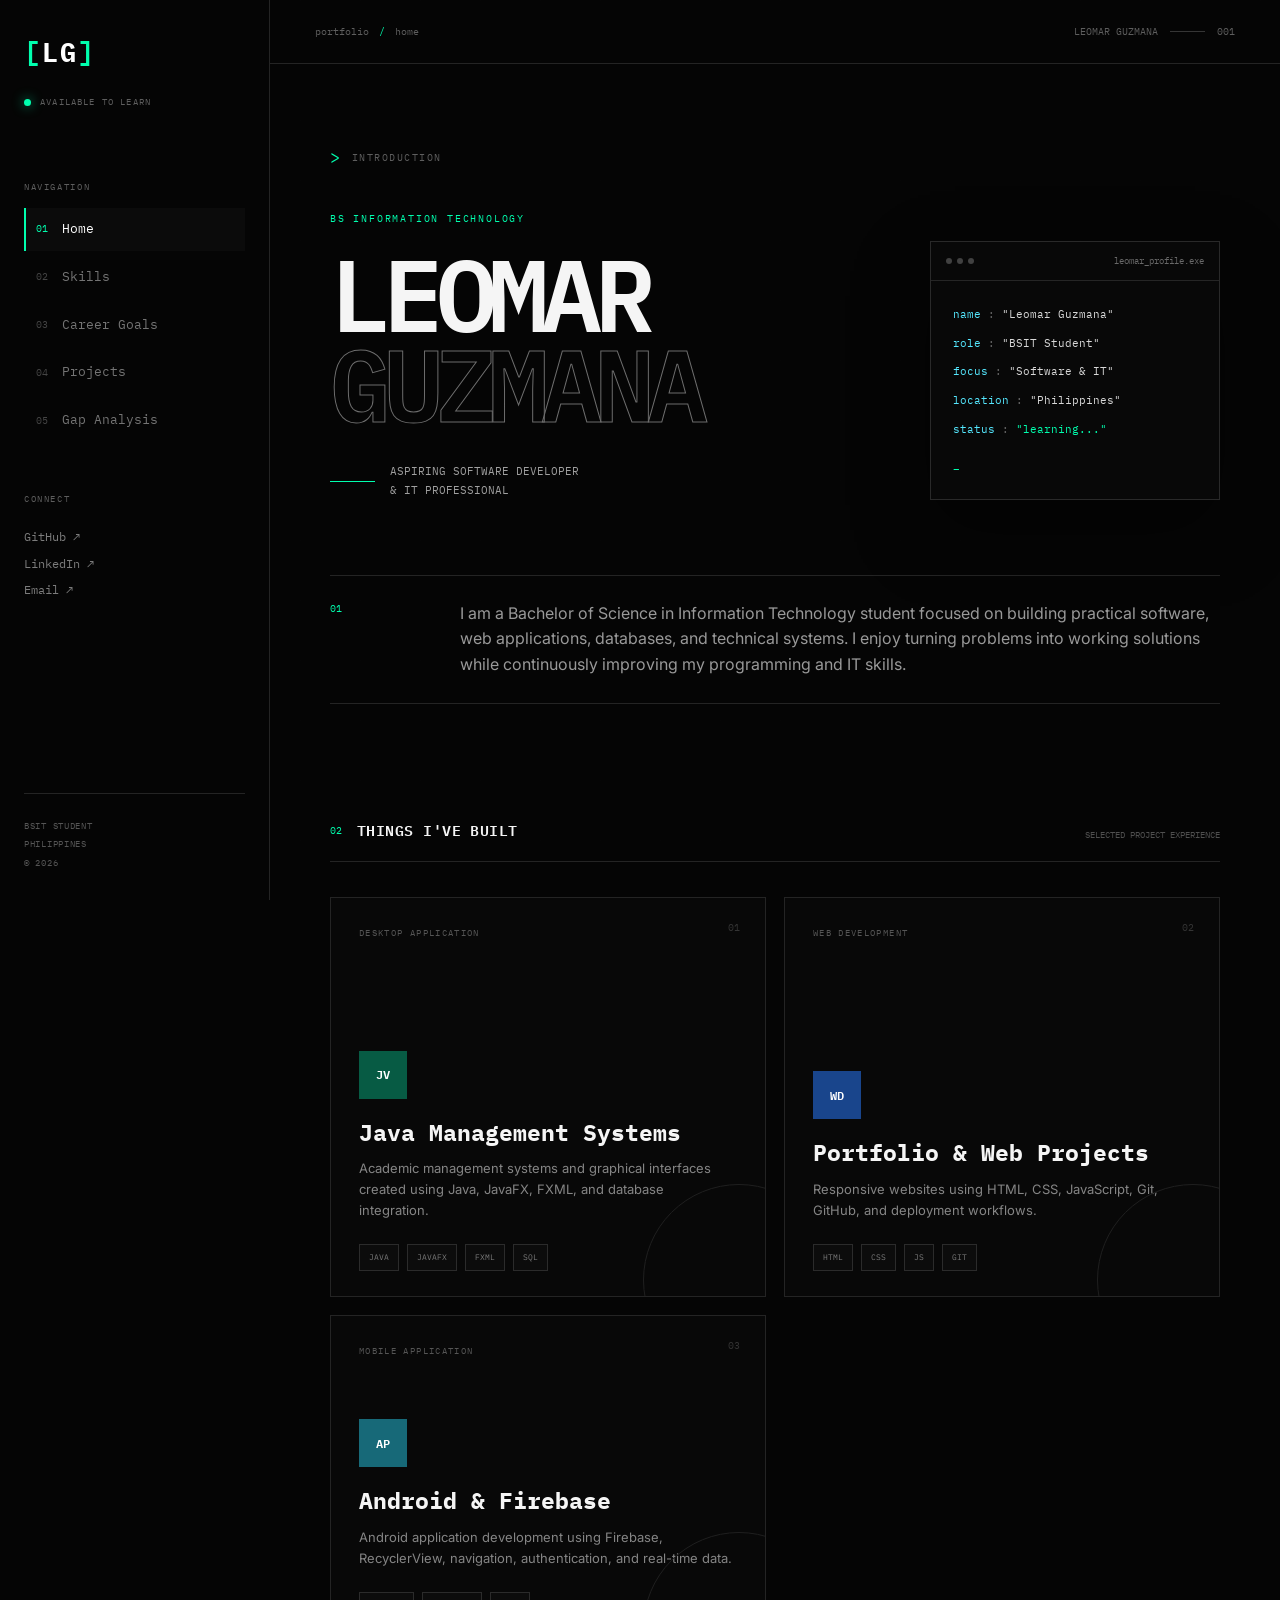
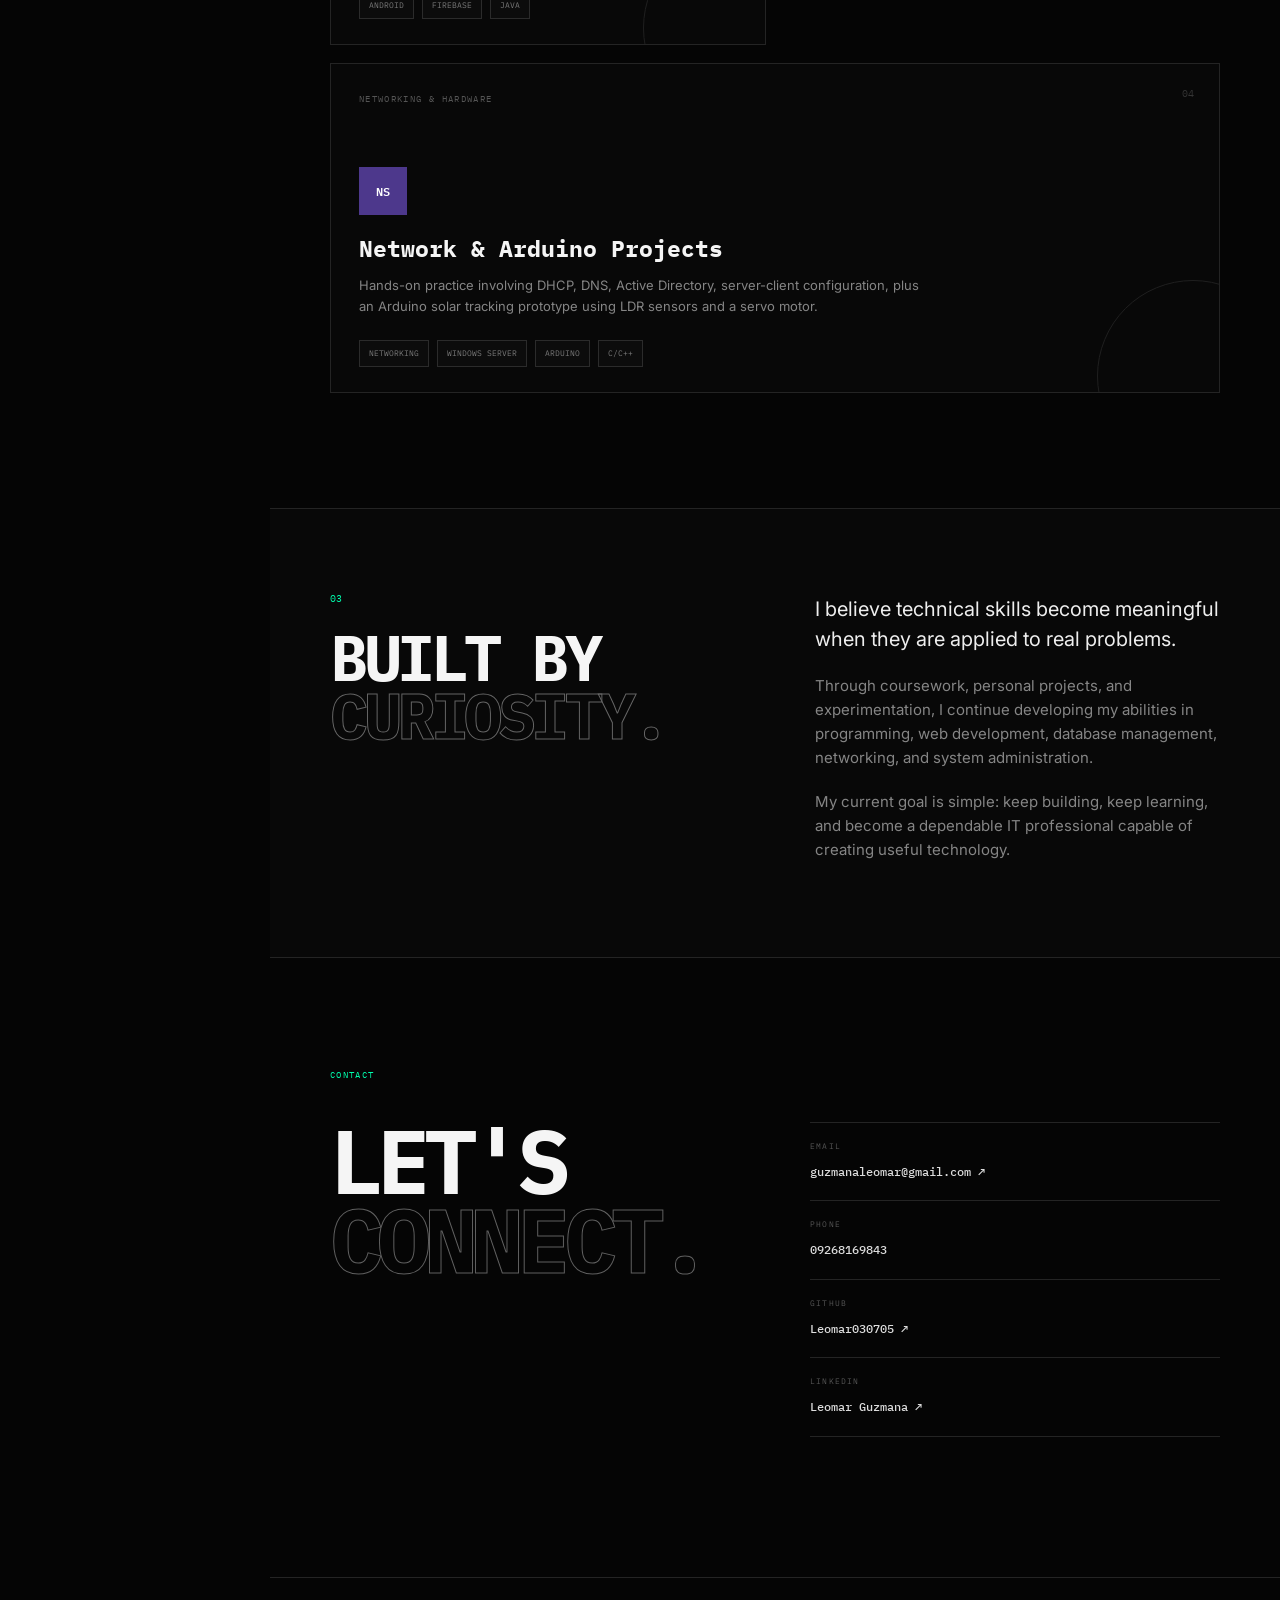
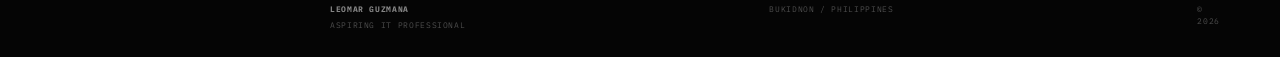
==== index.html @ 1e94764f "Update index.html" ====
<!DOCTYPE html>
<html lang="en">
<head>
    <meta charset="UTF-8">
    <meta name="viewport" content="width=device-width, initial-scale=1.0">

    <title>Leomar Guzmana | IT Portfolio</title>

    <meta
        name="description"
        content="Leomar Guzmana — BSIT student, aspiring software developer and IT professional."
    >

    <link rel="preconnect" href="https://fonts.googleapis.com">
    <link rel="preconnect" href="https://fonts.gstatic.com" crossorigin>

    <link
        href="https://fonts.googleapis.com/css2?family=IBM+Plex+Mono:wght@400;500;600;700&family=Inter:wght@400;500;600;700;800&display=swap"
        rel="stylesheet"
    >

    <link rel="stylesheet" href="css/style.css">
</head>

<body>

  
    <div class="background-grid"></div>

  
    <aside class="sidebar">

        <div class="sidebar-top">

            <a href="index.html" class="logo">
                <span class="logo-bracket">[</span>LG<span class="logo-bracket">]</span>
            </a>

            <p class="sidebar-status">
                <span class="status-dot"></span>
                AVAILABLE TO LEARN
            </p>

        </div>


        <nav class="navigation">

            <p class="nav-title">
                NAVIGATION
            </p>

            <a href="index.html" class="nav-link active">
                <span class="nav-number">01</span>
                <span>Home</span>
            </a>

            <a href="skills.html" class="nav-link">
                <span class="nav-number">02</span>
                <span>Skills</span>
            </a>

            <a href="goals.html" class="nav-link">
                <span class="nav-number">03</span>
                <span>Career Goals</span>
            </a>

            <a href="projects.hrml" class="nav-link">
                <span class="nav-number">04</span>
                <span>Projects</span>
            </a>

            <a href="gap-analysis.html" class="nav-link">
                <span class="nav-number">05</span>
                <span>Gap Analysis</span>
            </a>

        </nav>


        <div class="sidebar-social">

            <p class="nav-title">
                CONNECT
            </p>

            <a
                href="https://github.com/Leomar030705"
                target="_blank"
                rel="noopener noreferrer"
            >
                GitHub ↗
            </a>

            <a
                href="https://www.linkedin.com/in/leomar-guzmana-210b303a2"
                target="_blank"
                rel="noopener noreferrer"
            >
                LinkedIn ↗
            </a>

            <a href="mailto:guzmanaleomar@gmail.com">
                Email ↗
            </a>

        </div>


        <div class="sidebar-footer">

            <p>
                BSIT STUDENT
            </p>

            <p>
                PHILIPPINES
            </p>

            <span>
                © <span class="current-year"></span>
            </span>

        </div>

    </aside>


   
    <main class="main">

        
        <header class="top-bar">

            <div class="breadcrumb">
                <span>portfolio</span>
                <span class="slash">/</span>
                <span>home</span>
            </div>

            <div class="top-right">
                <span>LEOMAR GUZMANA</span>
                <span class="top-line"></span>
                <span>001</span>
            </div>

        </header>


    
        <section class="hero">

            <div class="hero-label">
                <span class="terminal-symbol">></span>
                <span>INTRODUCTION</span>
            </div>


            <div class="hero-main">

                <div class="hero-left">

                    <p class="hero-small">
                        BS INFORMATION TECHNOLOGY
                    </p>

                    <h1>
                        LEOMAR<br>
                        <span>GUZMANA</span>
                    </h1>

                    <div class="hero-role">
                        <span class="role-line"></span>

                        <p>
                            ASPIRING SOFTWARE DEVELOPER<br>
                            &amp; IT PROFESSIONAL
                        </p>
                    </div>

                </div>


                <div class="hero-right">

                    <div class="terminal-card">

                        <div class="terminal-header">

                            <div class="terminal-dots">
                                <span></span>
                                <span></span>
                                <span></span>
                            </div>

                            <span>
                                leomar_profile.exe
                            </span>

                        </div>


                        <div class="terminal-body">

                            <p>
                                <span class="terminal-key">name</span>
                                :
                                <span class="terminal-value">
                                    "Leomar Guzmana"
                                </span>
                            </p>

                            <p>
                                <span class="terminal-key">role</span>
                                :
                                <span class="terminal-value">
                                    "BSIT Student"
                                </span>
                            </p>

                            <p>
                                <span class="terminal-key">focus</span>
                                :
                                <span class="terminal-value">
                                    "Software &amp; IT"
                                </span>
                            </p>

                            <p>
                                <span class="terminal-key">location</span>
                                :
                                <span class="terminal-value">
                                    "Philippines"
                                </span>
                            </p>

                            <p>
                                <span class="terminal-key">status</span>
                                :
                                <span class="terminal-green">
                                    "learning..."
                                </span>
                            </p>

                            <div class="terminal-cursor">
                                _
                            </div>

                        </div>

                    </div>

                </div>

            </div>


            <div class="hero-introduction">

                <div class="intro-number">
                    01
                </div>

                <p>
                    I am a Bachelor of Science in Information Technology student
                    focused on building practical software, web applications,
                    databases, and technical systems. I enjoy turning problems
                    into working solutions while continuously improving my
                    programming and IT skills.
                </p>

            </div>

        </section>


        
        <section class="section">

            <div class="section-heading">

                <div>
                    <span class="section-index">
                        02
                    </span>

                    <h2>
                        THINGS I'VE BUILT
                    </h2>
                </div>

                <p>
                    SELECTED PROJECT EXPERIENCE
                </p>

            </div>


            <div class="project-bento">

                <article class="project project-large">

                    <div class="project-number">
                        01
                    </div>

                    <div class="project-type">
                        DESKTOP APPLICATION
                    </div>

                    <div class="project-content">

                        <div class="project-icon green-bg">
                            JV
                        </div>

                        <h3>
                            Java Management Systems
                        </h3>

                        <p>
                            Academic management systems and graphical interfaces
                            created using Java, JavaFX, FXML, and database
                            integration.
                        </p>

                    </div>

                    <div class="project-tags">

                        <span>JAVA</span>
                        <span>JAVAFX</span>
                        <span>FXML</span>
                        <span>SQL</span>

                    </div>

                </article>


                <article class="project">

                    <div class="project-number">
                        02
                    </div>

                    <div class="project-type">
                        WEB DEVELOPMENT
                    </div>

                    <div class="project-content">

                        <div class="project-icon blue-bg">
                            WD
                        </div>

                        <h3>
                            Portfolio &amp; Web Projects
                        </h3>

                        <p>
                            Responsive websites using HTML, CSS, JavaScript,
                            Git, GitHub, and deployment workflows.
                        </p>

                    </div>

                    <div class="project-tags">

                        <span>HTML</span>
                        <span>CSS</span>
                        <span>JS</span>
                        <span>GIT</span>

                    </div>

                </article>


                <article class="project">

                    <div class="project-number">
                        03
                    </div>

                    <div class="project-type">
                        MOBILE APPLICATION
                    </div>

                    <div class="project-content">

                        <div class="project-icon cyan-bg">
                            AP
                        </div>

                        <h3>
                            Android &amp; Firebase
                        </h3>

                        <p>
                            Android application development using Firebase,
                            RecyclerView, navigation, authentication,
                            and real-time data.
                        </p>

                    </div>

                    <div class="project-tags">

                        <span>ANDROID</span>
                        <span>FIREBASE</span>
                        <span>JAVA</span>

                    </div>

                </article>


                <article class="project project-wide">

                    <div class="project-number">
                        04
                    </div>

                    <div class="project-type">
                        NETWORKING &amp; HARDWARE
                    </div>

                    <div class="project-content">

                        <div class="project-icon purple-bg">
                            NS
                        </div>

                        <h3>
                            Network &amp; Arduino Projects
                        </h3>

                        <p>
                            Hands-on practice involving DHCP, DNS, Active
                            Directory, server-client configuration, plus an
                            Arduino solar tracking prototype using LDR sensors
                            and a servo motor.
                        </p>

                    </div>

                    <div class="project-tags">

                        <span>NETWORKING</span>
                        <span>WINDOWS SERVER</span>
                        <span>ARDUINO</span>
                        <span>C/C++</span>

                    </div>

                </article>

            </div>

        </section>


     
        <section class="about-section">

            <div class="about-left">

                <span class="section-index">
                    03
                </span>

                <h2>
                    BUILT BY<br>
                    <span>CURIOSITY.</span>
                </h2>

            </div>


            <div class="about-right">

                <p class="about-lead">
                    I believe technical skills become meaningful when they are
                    applied to real problems.
                </p>

                <p>
                    Through coursework, personal projects, and experimentation,
                    I continue developing my abilities in programming, web
                    development, database management, networking, and system
                    administration.
                </p>

                <p>
                    My current goal is simple: keep building, keep learning,
                    and become a dependable IT professional capable of creating
                    useful technology.
                </p>

            </div>

        </section>


     
        <section class="contact-section">

            <div class="contact-label">
                CONTACT
            </div>

            <div class="contact-main">

                <h2>
                    LET'S<br>
                    <span>CONNECT.</span>
                </h2>

                <div class="contact-links">

                    <a href="mailto:guzmanaleomar@gmail.com">
                        <span>EMAIL</span>
                        <strong>guzmanaleomar@gmail.com ↗</strong>
                    </a>

                    <a href="tel:09268169843">
                        <span>PHONE</span>
                        <strong>09268169843</strong>
                    </a>

                    <a
                        href="https://github.com/Leomar030705"
                        target="_blank"
                        rel="noopener noreferrer"
                    >
                        <span>GITHUB</span>
                        <strong>Leomar030705 ↗</strong>
                    </a>

                    <a
                        href="https://www.linkedin.com/in/leomar-guzmana-210b303a2"
                        target="_blank"
                        rel="noopener noreferrer"
                    >
                        <span>LINKEDIN</span>
                        <strong>Leomar Guzmana ↗</strong>
                    </a>

                </div>

            </div>

        </section>


     
        <footer class="footer">

            <div>
                <strong>LEOMAR GUZMANA</strong>
                <span>ASPIRING IT PROFESSIONAL</span>
            </div>

            <div>
                <span>BUKIDNON / PHILIPPINES</span>
            </div>

            <div>
                <span>© <span class="current-year"></span></span>
            </div>

        </footer>

    </main>


    <script src="js/script.js"></script>

</body>
</html>
---- css/style.css ----
* {
    box-sizing: border-box;
    margin: 0;
    padding: 0;
}

html {
    scroll-behavior: smooth;
    background: #050505;
}

body {
    background: #050505;
    color: #f5f5f5;
    font-family: "Inter", sans-serif;
    line-height: 1.6;
    overflow-x: hidden;
}

a {
    color: inherit;
    text-decoration: none;
}

button,
input,
textarea {
    font: inherit;
}


:root {

    --background: #050505;
    --surface: #0b0b0b;
    --surface-2: #101010;

    --border: #242424;
    --border-light: #313131;

    --white: #ffffff;
    --text: #eeeeee;
    --muted: #8c8c8c;
    --muted-2: #5e5e5e;

    --green: #00ffae;
    --cyan: #55e8ff;
    --purple: #a98bff;
    --blue: #4d8dff;

    --sidebar-width: 270px;

}


.background-grid {

    position: fixed;

    inset: 0;

    pointer-events: none;

    z-index: 0;

    opacity: 0.15;

    background-image:
        linear-gradient(
            rgba(255, 255, 255, 0.035) 1px,
            transparent 1px
        ),
        linear-gradient(
            90deg,
            rgba(255, 255, 255, 0.035) 1px,
            transparent 1px
        );

    background-size: 60px 60px;

}


.sidebar {

    position: fixed;

    left: 0;
    top: 0;
    bottom: 0;

    width: var(--sidebar-width);

    background: #050505;

    border-right: 1px solid var(--border);

    padding: 30px 24px;

    display: flex;

    flex-direction: column;

    z-index: 100;

}



.sidebar-top {

    margin-bottom: 70px;

}

.logo {

    display: inline-block;

    font-family: "IBM Plex Mono", monospace;

    font-size: 27px;

    font-weight: 700;

    letter-spacing: 2px;

    color: var(--white);

    margin-bottom: 22px;

}

.logo-bracket {

    color: var(--green);

}


.sidebar-status {

    display: flex;

    align-items: center;

    gap: 9px;

    color: var(--muted-2);

    font-family: "IBM Plex Mono", monospace;

    font-size: 9px;

    letter-spacing: 0.13em;

}


.status-dot {

    width: 7px;

    height: 7px;

    background: var(--green);

    border-radius: 50%;

    box-shadow: 0 0 12px rgba(0, 255, 174, 0.7);

}




.navigation {

    margin-bottom: 45px;

}


.nav-title {

    color: var(--muted-2);

    font-family: "IBM Plex Mono", monospace;

    font-size: 9px;

    letter-spacing: 0.18em;

    margin-bottom: 14px;

}


.nav-link {

    position: relative;

    display: flex;

    align-items: center;

    gap: 14px;

    width: 100%;

    padding: 11px 10px;

    margin-bottom: 5px;

    color: #747474;

    border-left: 2px solid transparent;

    font-family: "IBM Plex Mono", monospace;

    font-size: 13px;

    transition: 0.25s ease;

}


.nav-number {

    color: #454545;

    font-size: 10px;

}


.nav-link:hover {

    color: var(--white);

    background: #0b0b0b;

}


.nav-link:hover .nav-number {

    color: var(--green);

}


.nav-link.active {

    color: var(--white);

    background: #0b0b0b;

    border-left-color: var(--green);

}


.nav-link.active .nav-number {

    color: var(--green);

}



.sidebar-social {

    display: flex;

    flex-direction: column;

    gap: 7px;

}


.sidebar-social a {

    color: #7c7c7c;

    font-family: "IBM Plex Mono", monospace;

    font-size: 12px;

    transition: 0.2s ease;

}


.sidebar-social a:hover {

    color: var(--green);

    transform: translateX(4px);

}


/* sidebar footer */

.sidebar-footer {

    margin-top: auto;

    padding-top: 25px;

    border-top: 1px solid var(--border);

    display: flex;

    flex-direction: column;

    gap: 4px;

    color: #555;

    font-family: "IBM Plex Mono", monospace;

    font-size: 9px;

    letter-spacing: 0.08em;

}


.main {

    position: relative;

    z-index: 1;

    margin-left: var(--sidebar-width);

    min-height: 100vh;

}


.top-bar {

    height: 64px;

    border-bottom: 1px solid var(--border);

    display: flex;

    align-items: center;

    justify-content: space-between;

    padding: 0 45px;

    color: var(--muted-2);

    font-family: "IBM Plex Mono", monospace;

    font-size: 10px;

}


.breadcrumb {

    display: flex;

    gap: 10px;

}


.slash {

    color: var(--green);

}


.top-right {

    display: flex;

    align-items: center;

    gap: 12px;

}


.top-line {

    display: block;

    width: 35px;

    height: 1px;

    background: #353535;

}


.hero {

    padding: 80px 60px 0;

}


.hero-label {

    display: flex;

    align-items: center;

    gap: 10px;

    color: var(--muted-2);

    font-family: "IBM Plex Mono", monospace;

    font-size: 10px;

    letter-spacing: 0.15em;

    margin-bottom: 40px;

}


.terminal-symbol {

    color: var(--green);

    font-size: 17px;

}


.hero-main {

    display: grid;

    grid-template-columns: 1.3fr 0.7fr;

    gap: 60px;

    align-items: end;

}


.hero-small {

    color: var(--green);

    font-family: "IBM Plex Mono", monospace;

    font-size: 10px;

    letter-spacing: 0.18em;

    margin-bottom: 20px;

}


.hero h1 {

    font-family: "IBM Plex Mono", monospace;

    font-size: clamp(4rem, 8vw, 9rem);

    line-height: 0.88;

    letter-spacing: -0.08em;

    font-weight: 600;

}


.hero h1 span {

    color: transparent;

    -webkit-text-stroke: 1px #6d6d6d;

}


.hero-role {

    display: flex;

    align-items: center;

    gap: 15px;

    margin-top: 35px;

}


.role-line {

    width: 45px;

    height: 1px;

    background: var(--green);

}


.hero-role p {

    color: #a0a0a0;

    font-family: "IBM Plex Mono", monospace;

    font-size: 11px;

    line-height: 1.7;

}


.terminal-card {

    border: 1px solid #292929;

    background: #080808;

    box-shadow:
        0 30px 70px rgba(0, 0, 0, 0.45);

}


.terminal-header {

    display: flex;

    align-items: center;

    justify-content: space-between;

    padding: 12px 15px;

    border-bottom: 1px solid #252525;

    color: #686868;

    font-family: "IBM Plex Mono", monospace;

    font-size: 9px;

}


.terminal-dots {

    display: flex;

    gap: 5px;

}


.terminal-dots span {

    width: 6px;

    height: 6px;

    border-radius: 50%;

    background: #414141;

}


.terminal-body {

    padding: 25px 22px;

    font-family: "IBM Plex Mono", monospace;

    font-size: 11px;

}


.terminal-body p {

    margin-bottom: 11px;

    color: #666;

}


.terminal-key {

    color: var(--cyan);

}


.terminal-value {

    color: #d8d8d8;

}


.terminal-green {

    color: var(--green);

}


.terminal-cursor {

    margin-top: 18px;

    color: var(--green);

    animation: cursorBlink 1s infinite;

}


@keyframes cursorBlink {

    0%,
    45% {
        opacity: 1;
    }

    46%,
    100% {
        opacity: 0;
    }

}


.hero-introduction {

    margin-top: 75px;

    padding: 25px 0;

    border-top: 1px solid var(--border);

    border-bottom: 1px solid var(--border);

    display: grid;

    grid-template-columns: 100px 1fr;

    gap: 30px;

}


.intro-number {

    color: var(--green);

    font-family: "IBM Plex Mono", monospace;

    font-size: 10px;

}


.hero-introduction p {

    max-width: 760px;

    color: #999;

    font-size: 16px;

}


.section {

    padding: 115px 60px 0;

}


.section-heading {

    display: flex;

    justify-content: space-between;

    align-items: end;

    margin-bottom: 35px;

    padding-bottom: 18px;

    border-bottom: 1px solid var(--border);

}


.section-heading > div {

    display: flex;

    align-items: center;

    gap: 15px;

}


.section-index {

    color: var(--green);

    font-family: "IBM Plex Mono", monospace;

    font-size: 10px;

}


.section-heading h2 {

    font-family: "IBM Plex Mono", monospace;

    font-size: 15px;

    font-weight: 600;

    letter-spacing: 0.03em;

}


.section-heading p {

    color: #4f4f4f;

    font-family: "IBM Plex Mono", monospace;

    font-size: 9px;

}


.project-bento {

    display: grid;

    grid-template-columns: repeat(2, minmax(0, 1fr));

    gap: 18px;

}


.project {

    position: relative;

    min-height: 330px;

    padding: 28px;

    background: rgba(10, 10, 10, 0.88);

    border: 1px solid #242424;

    overflow: hidden;

    transition:
        transform 0.3s ease,
        border-color 0.3s ease,
        background 0.3s ease;

}


.project::after {

    content: "";

    position: absolute;

    right: -70px;
    bottom: -80px;

    width: 190px;
    height: 190px;

    border-radius: 50%;

    border: 1px solid #1f1f1f;

    transition: 0.3s ease;

}


.project:hover {

    transform: translateY(-5px);

    border-color: #414141;

    background: #0d0d0d;

}


.project:hover::after {

    border-color: rgba(0, 255, 174, 0.35);

}


.project-large {

    min-height: 400px;

}


.project-wide {

    grid-column: span 2;

}


.project-number {

    position: absolute;

    right: 25px;
    top: 22px;

    color: #343434;

    font-family: "IBM Plex Mono", monospace;

    font-size: 10px;

}


.project-type {

    color: #555;

    font-family: "IBM Plex Mono", monospace;

    font-size: 9px;

    letter-spacing: 0.15em;

}


.project-content {

    position: absolute;

    left: 28px;
    right: 28px;
    bottom: 75px;

}


.project-icon {

    width: 48px;
    height: 48px;

    display: grid;

    place-items: center;

    margin-bottom: 20px;

    color: #fff;

    font-family: "IBM Plex Mono", monospace;

    font-size: 12px;

    font-weight: 600;

}


.green-bg {

    background: #075b44;

}


.blue-bg {

    background: #19458c;

}


.cyan-bg {

    background: #176978;

}


.purple-bg {

    background: #4d388c;

}


.project h3 {

    font-family: "IBM Plex Mono", monospace;

    font-size: 23px;

    line-height: 1.2;

    margin-bottom: 12px;

}


.project p {

    color: #858585;

    font-size: 13px;

    max-width: 560px;

}


.project-tags {

    position: absolute;

    left: 28px;
    bottom: 25px;

    display: flex;

    flex-wrap: wrap;

    gap: 8px;

}


.project-tags span {

    padding: 6px 9px;

    border: 1px solid #2b2b2b;

    background: #0c0c0c;

    color: #797979;

    font-family: "IBM Plex Mono", monospace;

    font-size: 8px;

}


.about-section {

    margin-top: 115px;

    padding: 75px 60px;

    display: grid;

    grid-template-columns: 1fr 1fr;

    gap: 80px;

    border-top: 1px solid var(--border);

    border-bottom: 1px solid var(--border);

    background: #080808;

}


.about-left h2 {

    margin-top: 20px;

    font-family: "IBM Plex Mono", monospace;

    font-size: clamp(3rem, 5vw, 6rem);

    line-height: 0.9;

    letter-spacing: -0.07em;

}


.about-left h2 span {

    color: transparent;

    -webkit-text-stroke: 1px #656565;

}


.about-right {

    padding-top: 10px;

}


.about-right p {

    max-width: 610px;

    color: #858585;

    font-size: 15px;

    margin-bottom: 20px;

}


.about-right .about-lead {

    color: #eee;

    font-size: 20px;

    line-height: 1.5;

}


.contact-section {

    padding: 110px 60px;

}


.contact-label {

    color: var(--green);

    font-family: "IBM Plex Mono", monospace;

    font-size: 9px;

    letter-spacing: 0.15em;

    margin-bottom: 40px;

}


.contact-main {

    display: grid;

    grid-template-columns: 1fr 1fr;

    gap: 70px;

}


.contact-main h2 {

    font-family: "IBM Plex Mono", monospace;

    font-size: clamp(3.5rem, 7vw, 8rem);

    line-height: 0.88;

    letter-spacing: -0.08em;

}


.contact-main h2 span {

    color: transparent;

    -webkit-text-stroke: 1px #606060;

}


.contact-links {

    display: flex;

    flex-direction: column;

}


.contact-links a {

    padding: 17px 0;

    border-bottom: 1px solid #242424;

    transition: 0.2s ease;

}


.contact-links a:first-child {

    border-top: 1px solid #242424;

}


.contact-links a:hover {

    padding-left: 8px;

    border-color: var(--green);

}


.contact-links span {

    display: block;

    color: #555;

    font-family: "IBM Plex Mono", monospace;

    font-size: 8px;

    letter-spacing: 0.15em;

    margin-bottom: 5px;

}


.contact-links strong {

    font-family: "IBM Plex Mono", monospace;

    font-size: 12px;

    font-weight: 500;

    color: #ddd;

}



.footer {

    margin-top: 30px;

    padding: 25px 60px;

    border-top: 1px solid var(--border);

    display: flex;

    justify-content: space-between;

    gap: 30px;

    color: #4d4d4d;

    font-family: "IBM Plex Mono", monospace;

    font-size: 8px;

    letter-spacing: 0.08em;

}


.footer strong {

    display: block;

    color: #868686;

    margin-bottom: 4px;

}


.footer span {

    display: block;

}



.page-hero {

    padding: 100px 60px 70px;

    border-bottom: 1px solid var(--border);

}


.page-hero h1 {

    margin-top: 25px;

    margin-bottom: 25px;

    font-family: "IBM Plex Mono", monospace;

    font-size: clamp(4rem, 8vw, 8rem);

    line-height: 0.88;

    letter-spacing: -0.08em;

    max-width: 1000px;

}


.page-hero h1 span {

    color: transparent;

    -webkit-text-stroke: 1px #5f5f5f;

}


.page-hero > p {

    max-width: 730px;

    color: #858585;

    font-size: 15px;

}



.skill-overview {

    padding: 65px 60px;

    border-bottom: 1px solid var(--border);

}


.overview-title {

    display: flex;

    justify-content: space-between;

    margin-bottom: 25px;

}


.overview-title span {

    color: #aaa;

    font-family: "IBM Plex Mono", monospace;

    font-size: 10px;

}


.overview-title p {

    color: #454545;

    font-family: "IBM Plex Mono", monospace;

    font-size: 9px;

}


.scale {

    display: grid;

    grid-template-columns: repeat(5, 1fr);

    gap: 8px;

}


.scale-item {

    padding: 18px;

    border: 1px solid #222;

    background: #080808;

}


.scale-item span {

    display: block;

    color: #444;

    font-family: "IBM Plex Mono", monospace;

    font-size: 9px;

    margin-bottom: 10px;

}


.scale-item strong {

    color: #757575;

    font-family: "IBM Plex Mono", monospace;

    font-size: 9px;

}


.scale-item.current {

    border-color: rgba(0, 255, 174, 0.35);

}


.scale-item.current span,
.scale-item.current strong {

    color: var(--green);

}



.skill-group {

    padding: 80px 60px;

    border-bottom: 1px solid var(--border);

}


.skill-group-head {

    display: flex;

    gap: 25px;

    align-items: flex-start;

    margin-bottom: 30px;

}


.skill-group-head > span {

    color: var(--green);

    font-family: "IBM Plex Mono", monospace;

    font-size: 10px;

    padding-top: 4px;

}


.skill-group-head p {

    color: #4f4f4f;

    font-family: "IBM Plex Mono", monospace;

    font-size: 8px;

    letter-spacing: 0.15em;

    margin-bottom: 8px;

}


.skill-group-head h2 {

    font-family: "IBM Plex Mono", monospace;

    font-size: 25px;

}


.skill-grid {

    display: grid;

    grid-template-columns: repeat(3, 1fr);

    gap: 14px;

}


.skill-item {

    padding: 25px;

    background: #090909;

    border: 1px solid #222;

    transition: 0.25s ease;

}


.skill-item:hover {

    border-color: #414141;

    transform: translateY(-3px);

}


.skill-top {

    display: flex;

    justify-content: space-between;

    align-items: flex-start;

    gap: 20px;

    margin-bottom: 20px;

}


.skill-top h3 {

    font-family: "IBM Plex Mono", monospace;

    font-size: 16px;

}


.skill-level {

    flex-shrink: 0;

    color: var(--green);

    font-family: "IBM Plex Mono", monospace;

    font-size: 7px;

    border: 1px solid rgba(0, 255, 174, 0.3);

    padding: 5px 7px;

}


.skill-meter {

    height: 2px;

    background: #252525;

    margin-bottom: 20px;

}


.skill-meter span {

    display: block;

    height: 100%;

    background: var(--green);

}


.skill-item p {

    color: #777;

    font-size: 12px;

}


.gap-section {

    padding: 100px 60px;

    background: #080808;

}


.gap-title {

    display: flex;

    align-items: end;

    justify-content: space-between;

    margin-bottom: 45px;

}


.gap-title > span {

    color: var(--green);

    font-family: "IBM Plex Mono", monospace;

    font-size: 10px;

}


.gap-title h2 {

    font-family: "IBM Plex Mono", monospace;

    font-size: clamp(3rem, 6vw, 6rem);

    line-height: 0.9;

    letter-spacing: -0.07em;

}


.gap-title h2 span {

    color: transparent;

    -webkit-text-stroke: 1px #5e5e5e;

}


.gap-grid {

    display: grid;

    grid-template-columns: repeat(4, 1fr);

    gap: 14px;

}


.gap-grid article {

    padding: 24px;

    border-top: 1px solid #303030;

}


.gap-grid article > span {

    display: block;

    color: var(--green);

    font-family: "IBM Plex Mono", monospace;

    font-size: 9px;

    margin-bottom: 20px;

}


.gap-grid h3 {

    font-family: "IBM Plex Mono", monospace;

    font-size: 16px;

    margin-bottom: 12px;

}


.gap-grid p {

    color: #727272;

    font-size: 12px;

}



.roadmap {

    padding: 90px 60px;

}


.roadmap-header {

    display: flex;

    justify-content: space-between;

    padding-bottom: 20px;

    border-bottom: 1px solid var(--border);

    margin-bottom: 10px;

}


.roadmap-header span,
.roadmap-header p {

    color: #555;

    font-family: "IBM Plex Mono", monospace;

    font-size: 9px;

    letter-spacing: 0.12em;

}


.roadmap-item {

    display: grid;

    grid-template-columns: 160px 1fr;

    gap: 60px;

    padding: 55px 0;

    border-bottom: 1px solid var(--border);

}


.roadmap-side span {

    display: block;

    color: var(--green);

    font-family: "IBM Plex Mono", monospace;

    font-size: 34px;

    font-weight: 600;

    margin-bottom: 8px;

}


.roadmap-side small {

    color: #4d4d4d;

    font-family: "IBM Plex Mono", monospace;

    font-size: 8px;

}


.roadmap-content {

    max-width: 850px;

}


.roadmap-label {

    color: var(--green);

    font-family: "IBM Plex Mono", monospace;

    font-size: 9px;

    letter-spacing: 0.15em;

    margin-bottom: 15px;

}


.roadmap-content h2 {

    font-family: "IBM Plex Mono", monospace;

    font-size: clamp(2rem, 4vw, 4rem);

    line-height: 1;

    letter-spacing: -0.06em;

    margin-bottom: 25px;

}


.roadmap-content > p {

    color: #818181;

    max-width: 720px;

    font-size: 14px;

}


.goal-list {

    display: grid;

    grid-template-columns: repeat(3, 1fr);

    margin-top: 35px;

    border-top: 1px solid #242424;

}


.goal-list > div {

    padding: 20px 15px 10px 0;

    border-right: 1px solid #242424;

    margin-right: 15px;

}


.goal-list > div:last-child {

    border-right: 0;

}


.goal-list span {

    display: block;

    color: #4b4b4b;

    font-family: "IBM Plex Mono", monospace;

    font-size: 8px;

    margin-bottom: 12px;

}


.goal-list strong {

    color: #bdbdbd;

    font-family: "IBM Plex Mono", monospace;

    font-size: 10px;

    font-weight: 500;

}



.industry-section {

    padding: 90px 60px;

    display: grid;

    grid-template-columns: 220px 1fr;

    gap: 80px;

    border-top: 1px solid var(--border);

    border-bottom: 1px solid var(--border);

    background: #080808;

}


.industry-label {

    color: var(--green);

    font-family: "IBM Plex Mono", monospace;

    font-size: 9px;

    letter-spacing: 0.14em;

}


.industry-content h2 {

    font-family: "IBM Plex Mono", monospace;

    font-size: clamp(2.5rem, 5vw, 5rem);

    line-height: 0.94;

    letter-spacing: -0.07em;

    margin-bottom: 30px;

}


.industry-content h2 span {

    color: transparent;

    -webkit-text-stroke: 1px #5d5d5d;

}


.industry-content p {

    color: #7d7d7d;

    max-width: 700px;

    font-size: 14px;

}



.development-section {

    padding: 100px 60px;

}


.development-header {

    display: flex;

    justify-content: space-between;

    margin-bottom: 40px;

}


.development-header span,
.development-header p {

    color: #505050;

    font-family: "IBM Plex Mono", monospace;

    font-size: 9px;

}


.development-grid {

    display: grid;

    grid-template-columns: repeat(4, 1fr);

    border-top: 1px solid var(--border);

    border-bottom: 1px solid var(--border);

}


.development-grid article {

    min-height: 300px;

    padding: 30px;

    border-right: 1px solid var(--border);

}


.development-grid article:last-child {

    border-right: 0;

}


.development-number {

    display: block;

    color: var(--green);

    font-family: "IBM Plex Mono", monospace;

    font-size: 10px;

    margin-bottom: 55px;

}


.development-grid h3 {

    font-family: "IBM Plex Mono", monospace;

    font-size: 24px;

    margin-bottom: 15px;

}


.development-grid p {

    color: #737373;

    font-size: 12px;

}


.motivation {

    padding: 100px 60px;

    display: grid;

    grid-template-columns: 1fr 1fr;

    gap: 80px;

    border-top: 1px solid var(--border);

    background: #080808;

}


.motivation h2 {

    margin-top: 20px;

    font-family: "IBM Plex Mono", monospace;

    font-size: clamp(3rem, 5vw, 5rem);

    line-height: 0.9;

    letter-spacing: -0.07em;

}


.motivation h2 span {

    color: transparent;

    -webkit-text-stroke: 1px #626262;

}


.motivation-text p {

    color: #818181;

    font-size: 15px;

    max-width: 680px;

    margin-bottom: 22px;

}


.motivation-text p:first-child {

    color: #e5e5e5;

    font-size: 20px;

}


@media (max-width: 1150px) {

    :root {
        --sidebar-width: 230px;
    }

    .hero,
    .section,
    .about-section,
    .contact-section,
    .page-hero,
    .skill-overview,
    .skill-group,
    .gap-section,
    .roadmap,
    .industry-section,
    .development-section,
    .motivation {
        padding-left: 40px;
        padding-right: 40px;
    }

    .hero-main {
        grid-template-columns: 1fr;
    }

    .hero-right {
        max-width: 600px;
    }

    .skill-grid {
        grid-template-columns: repeat(2, 1fr);
    }

    .gap-grid {
        grid-template-columns: repeat(2, 1fr);
    }

    .development-grid {
        grid-template-columns: repeat(2, 1fr);
    }

    .development-grid article:nth-child(2) {
        border-right: 0;
    }

    .development-grid article:nth-child(-n+2) {
        border-bottom: 1px solid var(--border);
    }

}


@media (max-width: 850px) {

    :root {
        --sidebar-width: 200px;
    }

    .top-bar {
        padding: 0 25px;
    }

    .hero h1 {
        font-size: clamp(3.4rem, 10vw, 6rem);
    }

    .project-bento {
        grid-template-columns: 1fr;
    }

    .project-wide {
        grid-column: auto;
    }

    .about-section,
    .contact-main,
    .motivation {
        grid-template-columns: 1fr;
        gap: 45px;
    }

    .roadmap-item {
        grid-template-columns: 100px 1fr;
        gap: 35px;
    }

    .industry-section {
        grid-template-columns: 1fr;
        gap: 25px;
    }

    .goal-list {
        grid-template-columns: 1fr;
    }

    .goal-list > div {
        border-right: 0;
        border-bottom: 1px solid #242424;
        padding-bottom: 15px;
        margin-right: 0;
    }

    .goal-list > div:last-child {
        border-bottom: 0;
    }

}



@media (max-width: 650px) {

    :root {
        --sidebar-width: 0px;
    }


    body {
        overflow-x: hidden;
    }


    .sidebar {

        position: relative;

        width: 100%;

        height: auto;

        padding: 20px;

        border-right: 0;

        border-bottom: 1px solid var(--border);

    }


    .sidebar-top {

        margin-bottom: 25px;

        display: flex;

        justify-content: space-between;

        align-items: center;

    }


    .sidebar-status {

        font-size: 8px;

    }


    .navigation {

        margin-bottom: 25px;

    }


    .nav-title {

        margin-bottom: 8px;

    }


    .nav-link {

        display: inline-flex;

        width: auto;

        margin-right: 5px;

        padding: 9px;

        border-left: 0;

        border-bottom: 2px solid transparent;

    }


    .nav-link.active {

        border-left: 0;

        border-bottom-color: var(--green);

    }


    .sidebar-social {

        display: none;

    }


    .sidebar-footer {

        display: none;

    }


    .top-bar {

        height: 50px;

        padding: 0 20px;

    }


    .top-right span:first-child {

        display: none;

    }


    .top-line {

        display: none;

    }


    .hero,
    .section,
    .about-section,
    .contact-section,
    .page-hero,
    .skill-overview,
    .skill-group,
    .gap-section,
    .roadmap,
    .industry-section,
    .development-section,
    .motivation {

        padding-left: 20px;
        padding-right: 20px;

    }


    .hero {

        padding-top: 60px;

    }


    .hero-main {

        gap: 45px;

    }


    .hero h1 {

        font-size: clamp(3.1rem, 16vw, 5rem);

    }


    .hero-introduction {

        grid-template-columns: 1fr;

        gap: 12px;

    }


    .section,
    .skill-group,
    .roadmap,
    .development-section {

        padding-top: 75px;

    }


    .section-heading {

        align-items: flex-start;

        flex-direction: column;

        gap: 12px;

    }


    .skill-grid {

        grid-template-columns: 1fr;

    }


    .scale {

        grid-template-columns: 1fr;

    }


    .scale-item {

        display: flex;

        justify-content: space-between;

        align-items: center;

    }


    .scale-item span {

        margin-bottom: 0;

    }


    .gap-grid {

        grid-template-columns: 1fr;

    }


    .gap-title {

        flex-direction: column;

        align-items: flex-start;

        gap: 20px;

    }


    .roadmap-item {

        grid-template-columns: 1fr;

        gap: 25px;

    }


    .roadmap-side {

        display: flex;

        align-items: baseline;

        gap: 15px;

    }


    .roadmap-side span {

        margin-bottom: 0;

    }


    .development-grid {

        grid-template-columns: 1fr;

    }


    .development-grid article {

        border-right: 0;

        border-bottom: 1px solid var(--border);

    }


    .development-grid article:last-child {

        border-bottom: 0;

    }


    .footer {

        padding: 25px 20px;

        flex-direction: column;

        gap: 15px;

    }


    .contact-section {

        padding-top: 80px;

        padding-bottom: 80px;

    }

}



@media (max-width: 420px) {

    .logo {
        font-size: 24px;
    }

    .hero h1 {
        font-size: 3rem;
    }

    .page-hero h1 {
        font-size: 3rem;
    }

    .about-left h2,
    .motivation h2 {
        font-size: 3rem;
    }

    .contact-main h2 {
        font-size: 3.4rem;
    }

    .project {
        min-height: 360px;
    }

}
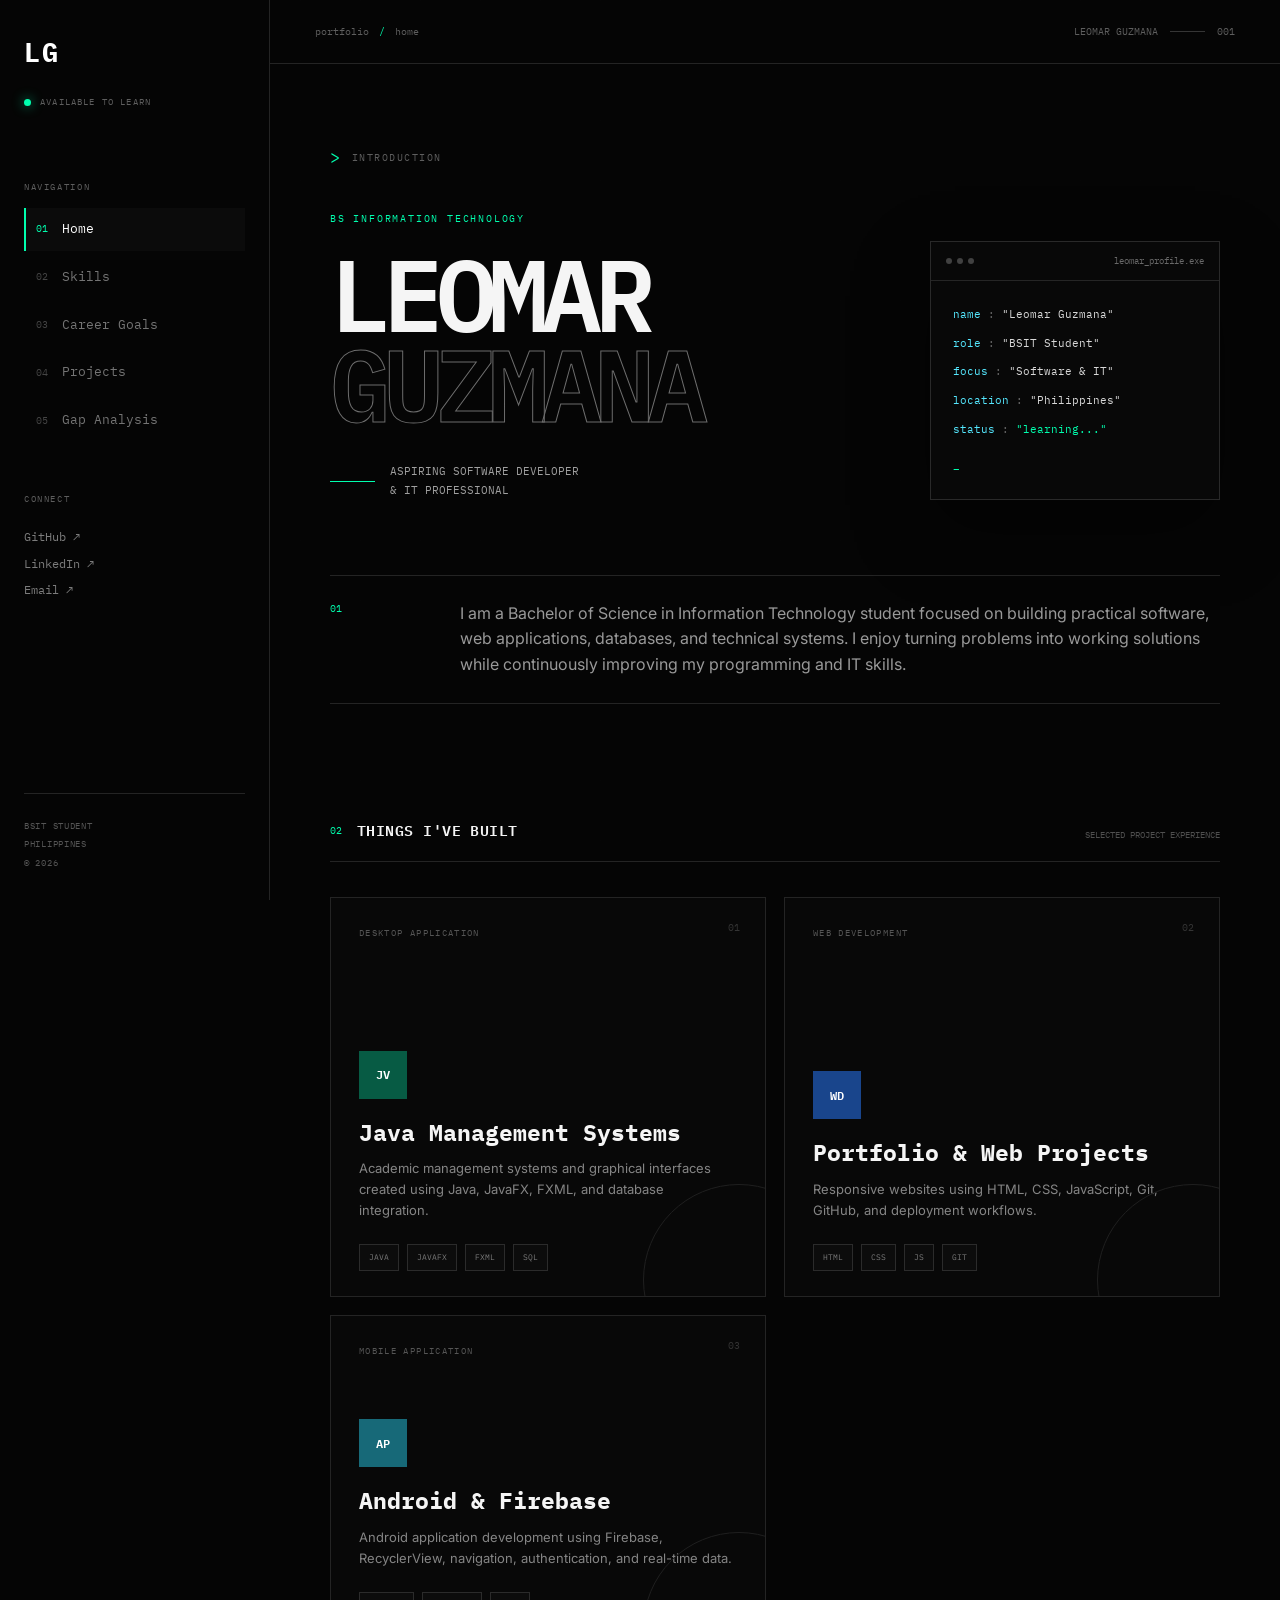
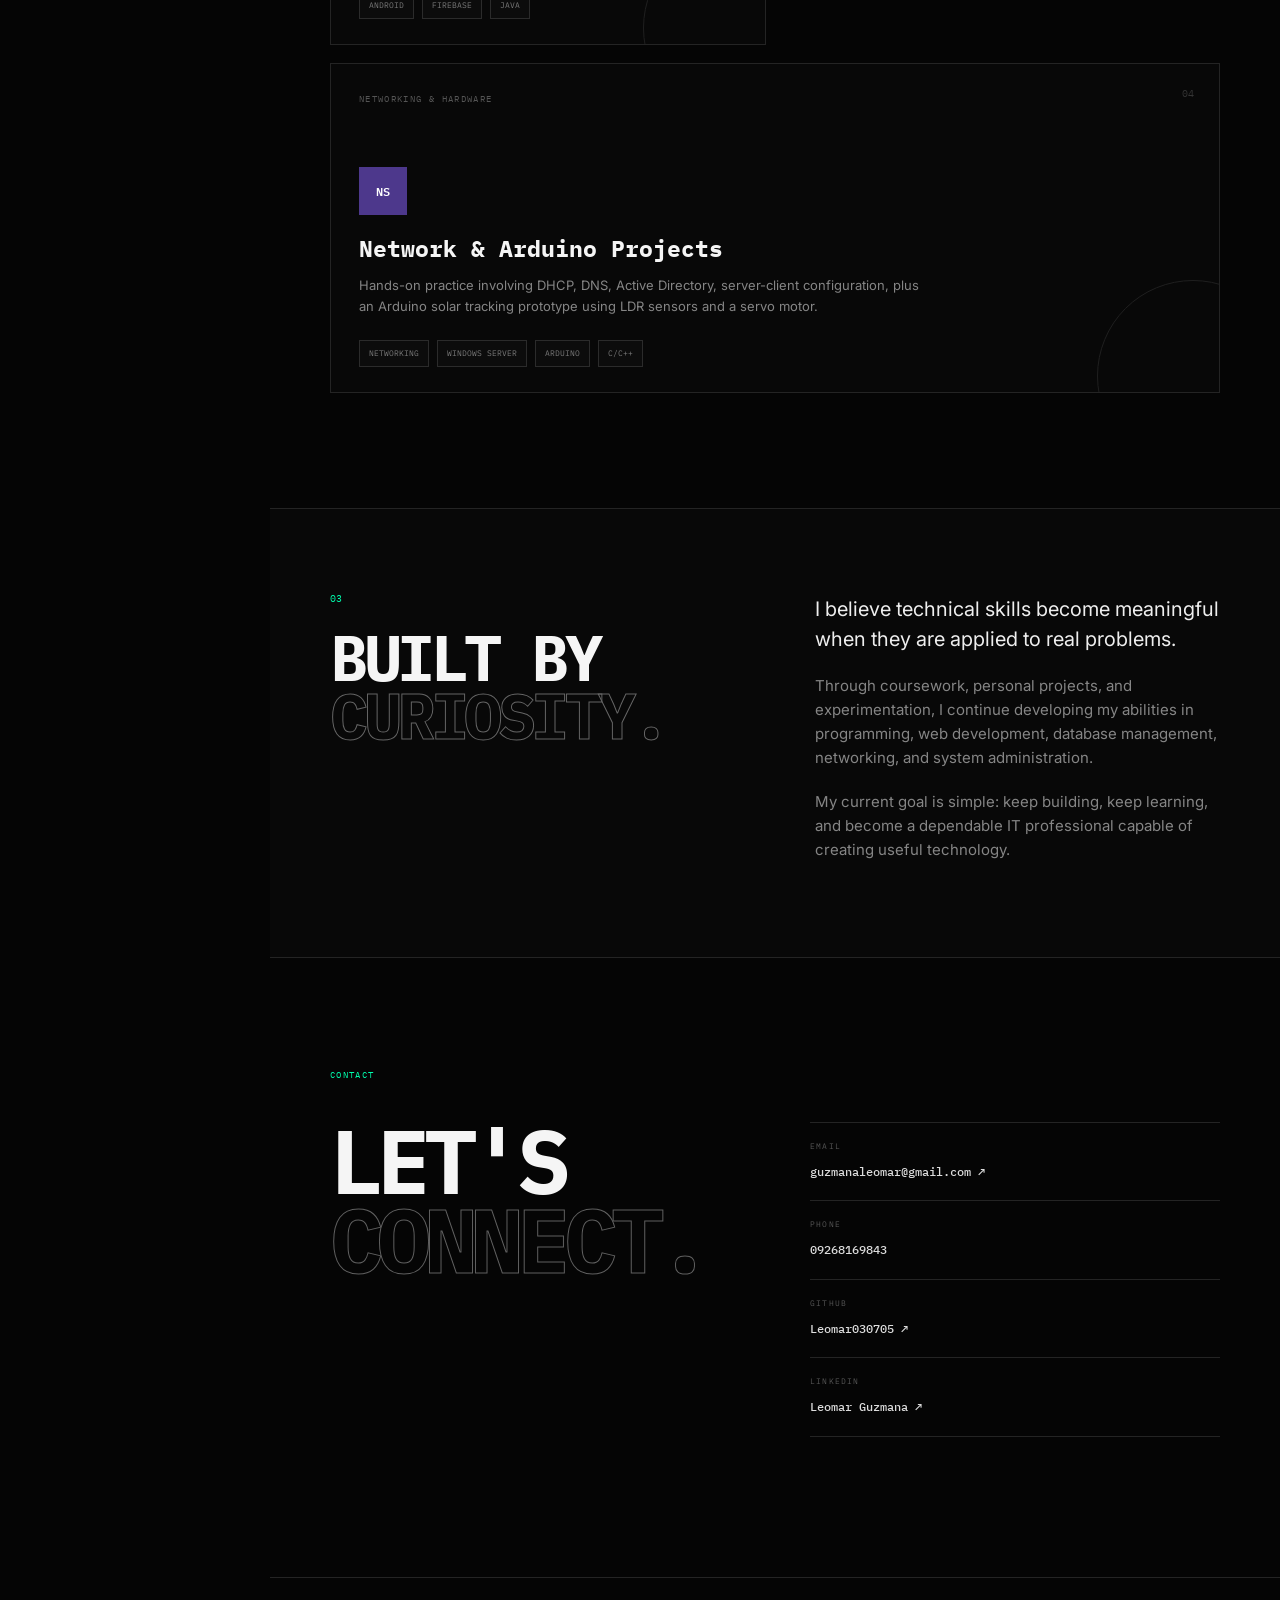
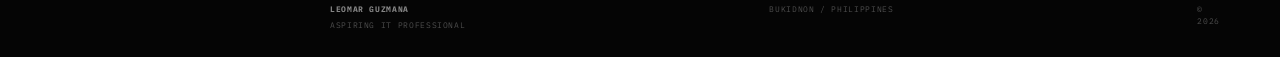
==== commit cc35b58c: "Update index.html" ====
--- a/index.html
+++ b/index.html
@@ -33,7 +33,7 @@
         <div class="sidebar-top">
 
             <a href="index.html" class="logo">
-                <span class="logo-bracket">[</span>LG<span class="logo-bracket">]</span>
+                <span class="logo-bracket"></span>LG<span class="logo-bracket"></span>
             </a>
 
             <p class="sidebar-status">
@@ -65,7 +65,7 @@
                 <span>Career Goals</span>
             </a>
 
-            <a href="projects.hrml" class="nav-link">
+            <a href="projects.html" class="nav-link">
                 <span class="nav-number">04</span>
                 <span>Projects</span>
             </a>
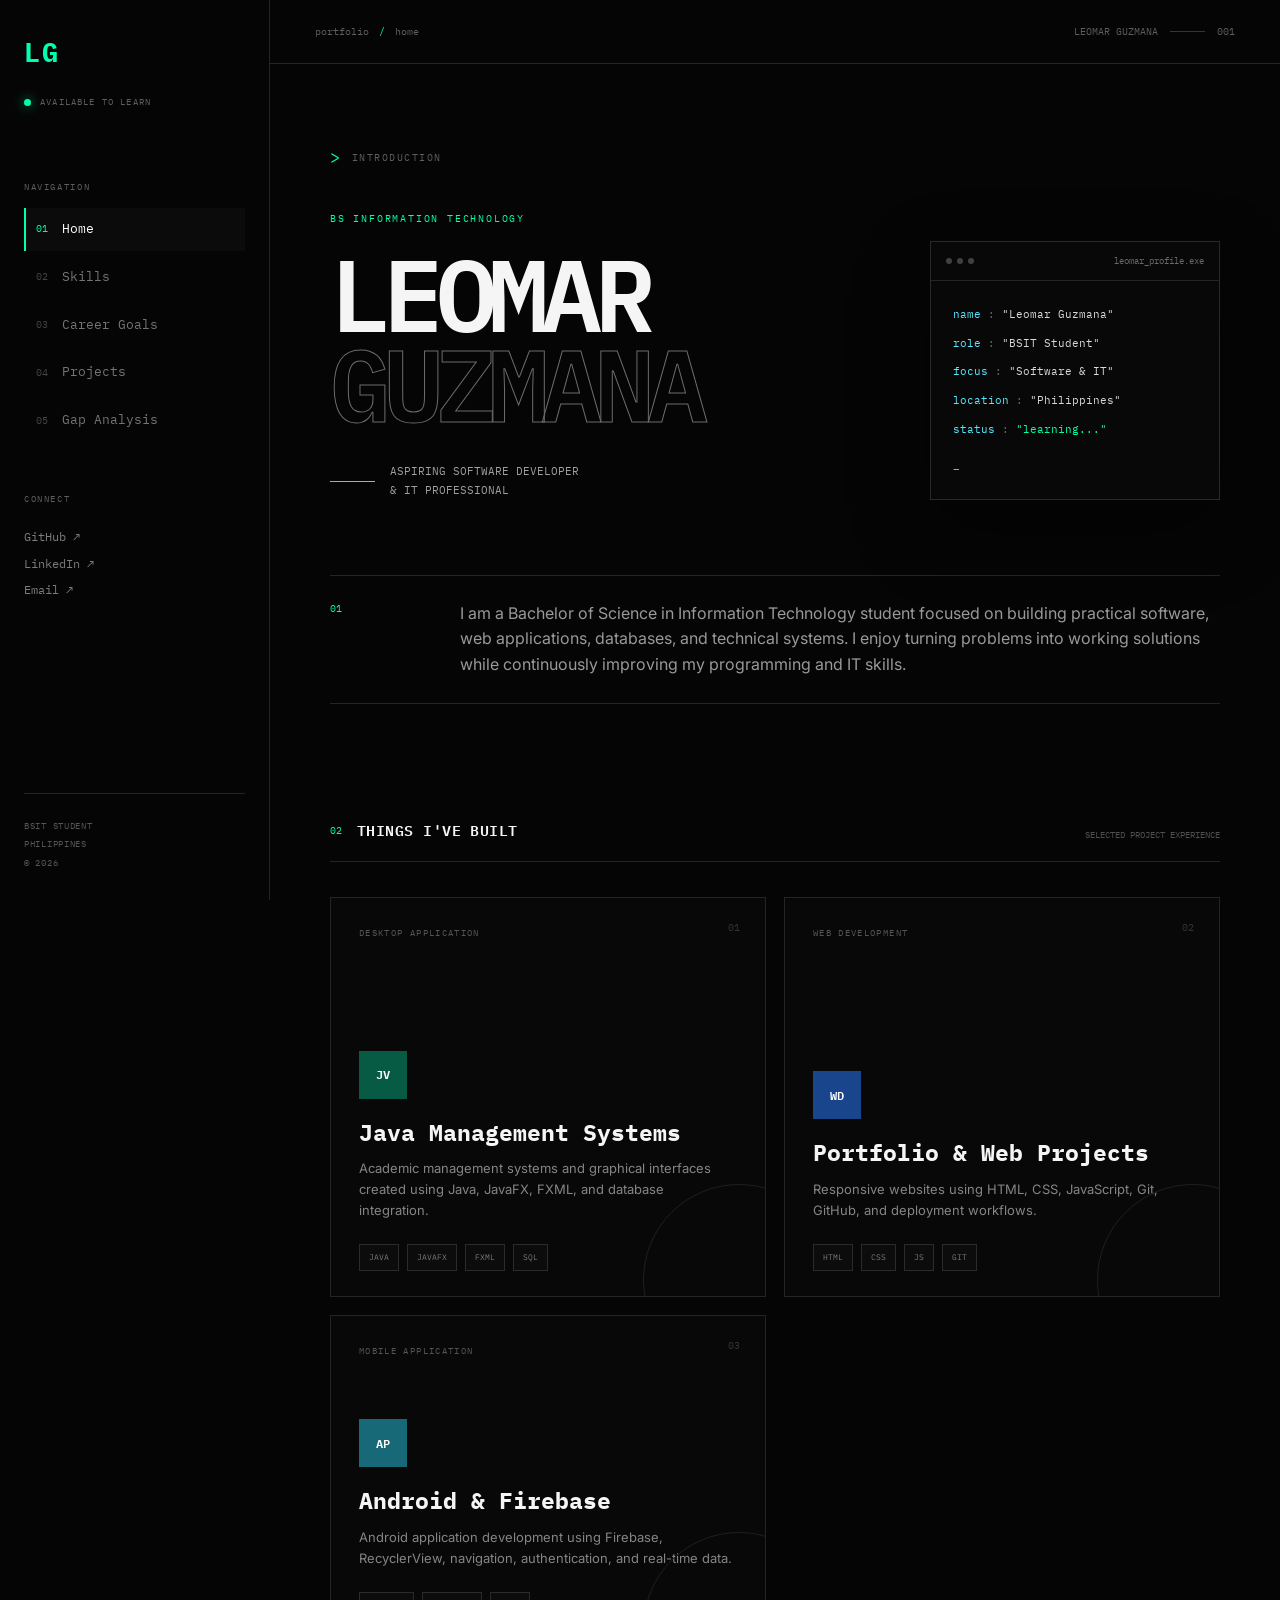
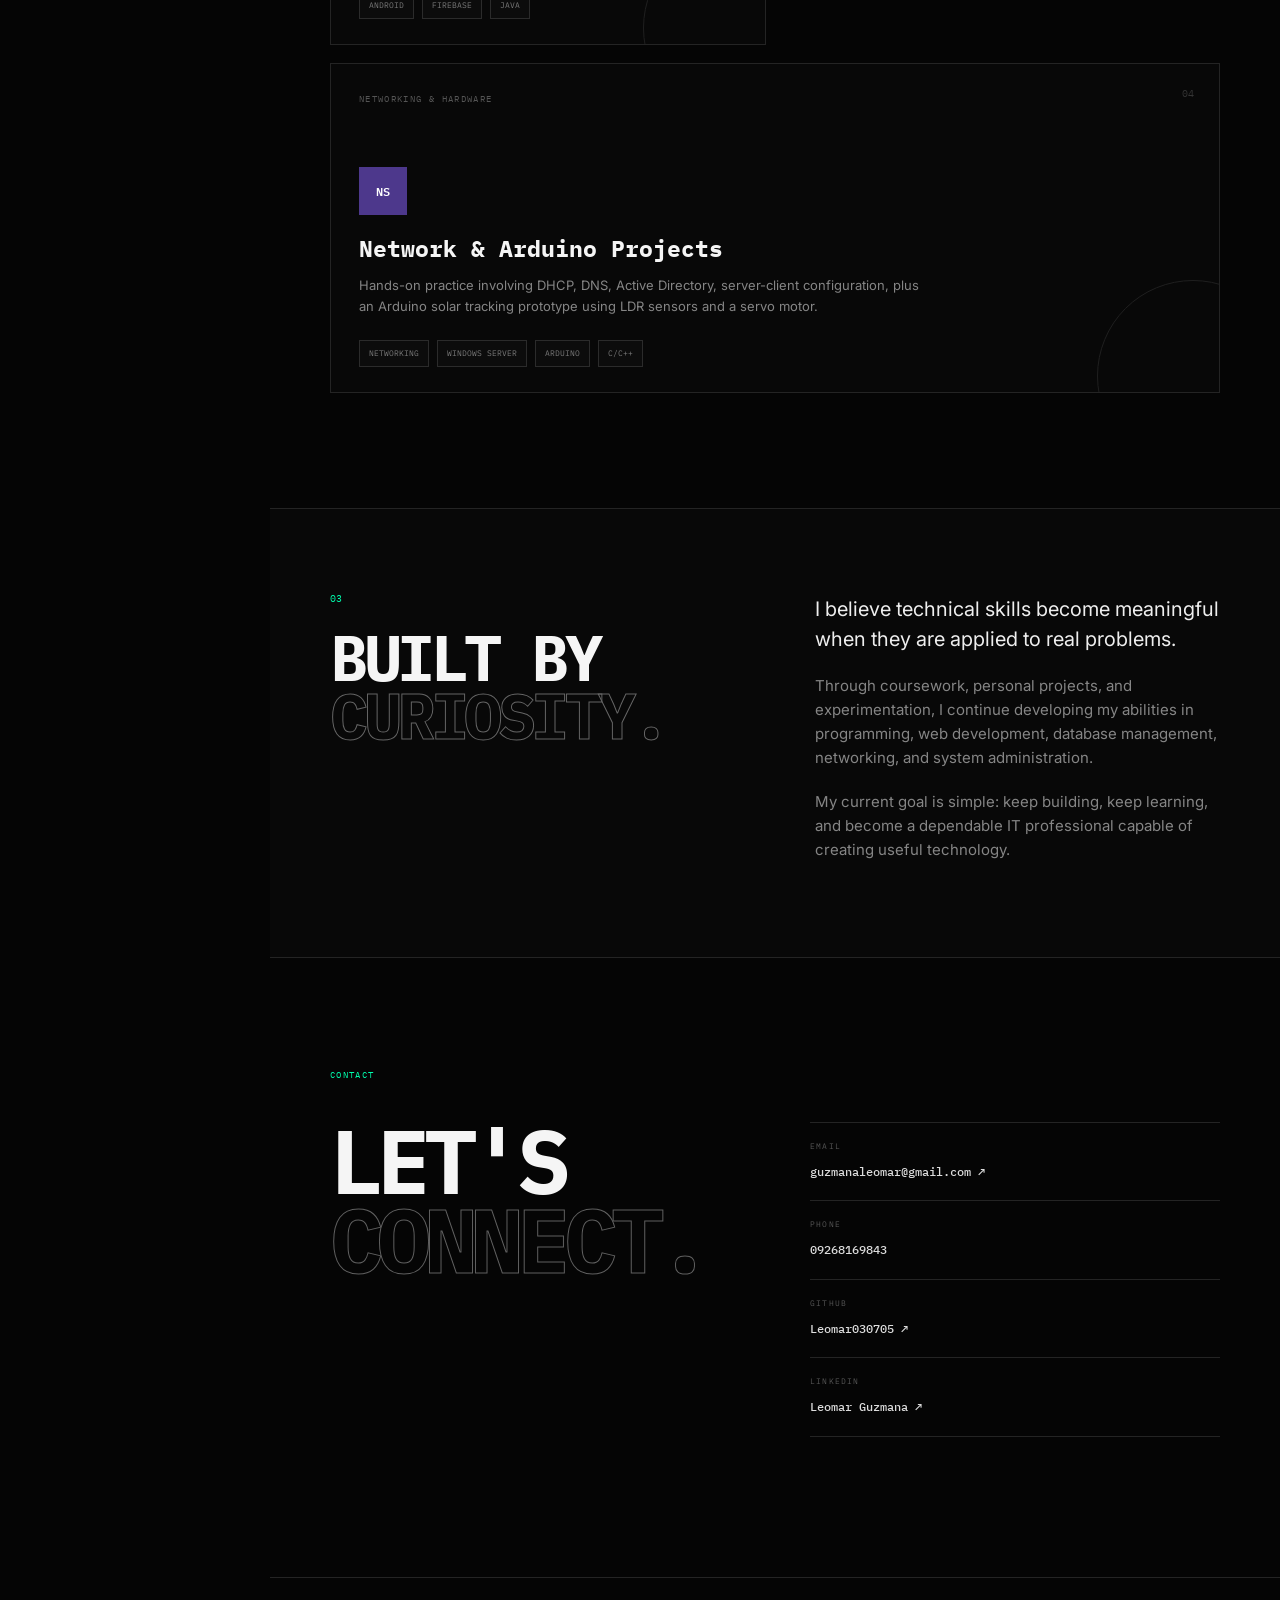
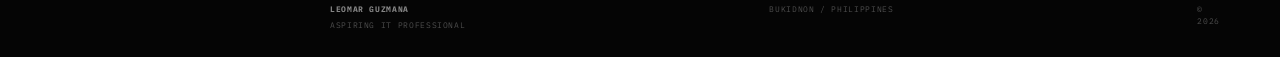
==== commit 3a914a22: "Update index.html" ====
--- a/index.html
+++ b/index.html
@@ -33,7 +33,7 @@
         <div class="sidebar-top">
 
             <a href="index.html" class="logo">
-                <span class="logo-bracket"></span>LG<span class="logo-bracket"></span>
+                <span class="logo-bracket"</span>LG<span class="logo-bracket"></span>
             </a>
 
             <p class="sidebar-status">
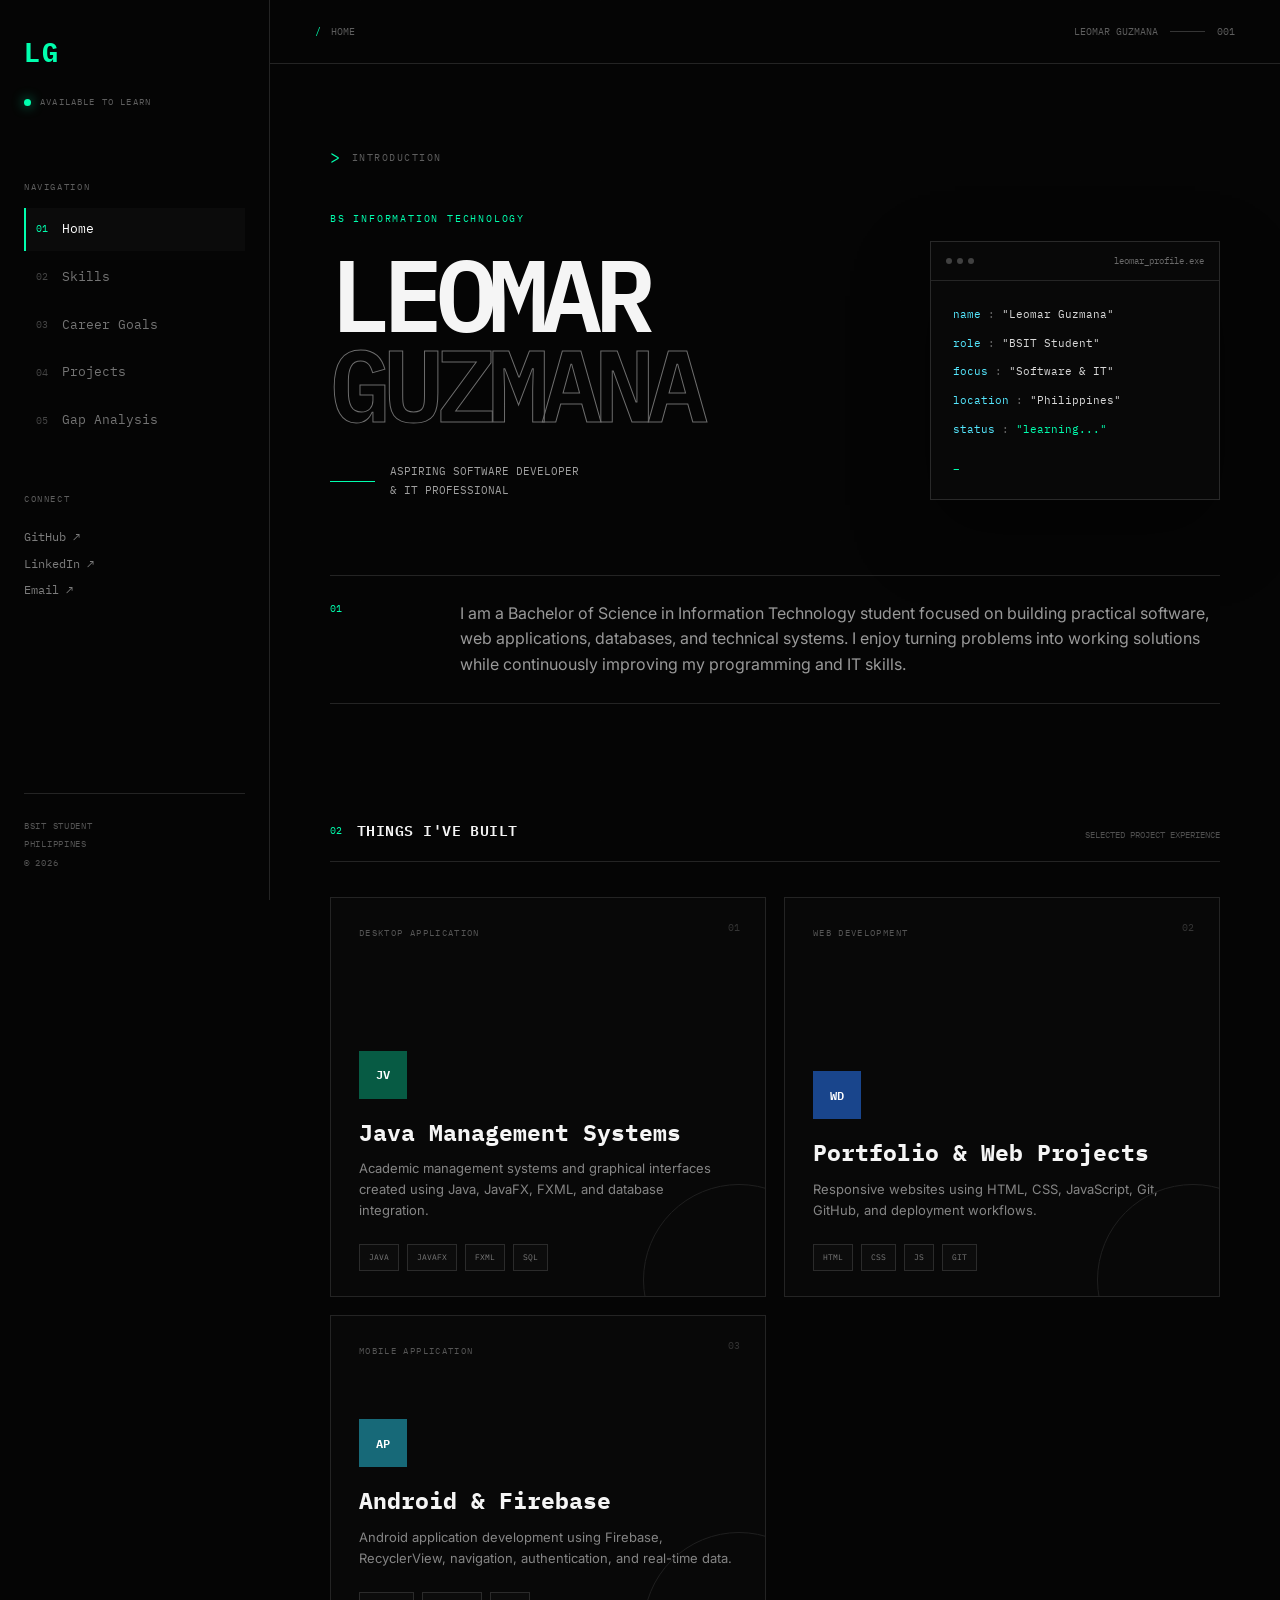
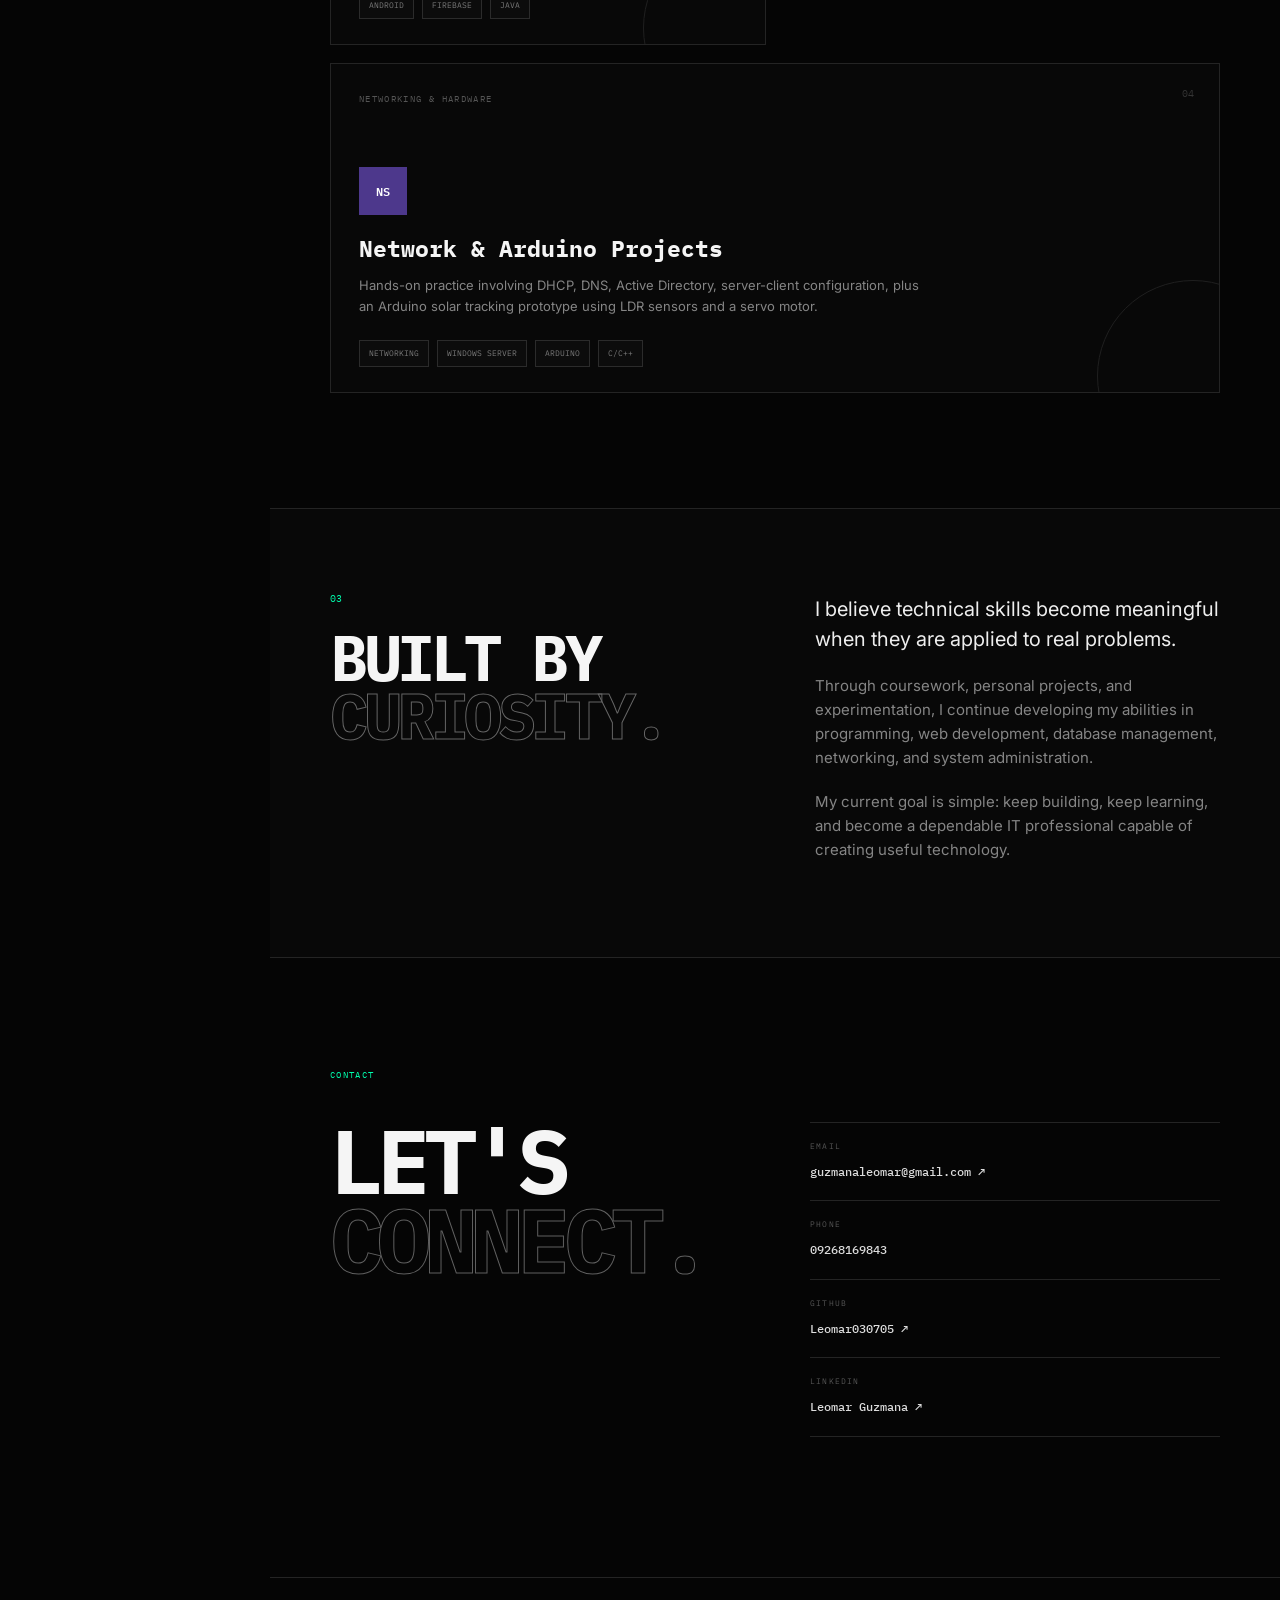
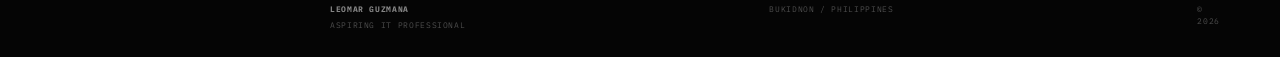
==== commit 1f51d29c: "Update index.html" ====
--- a/index.html
+++ b/index.html
@@ -133,9 +133,8 @@
         <header class="top-bar">
 
             <div class="breadcrumb">
-                <span>portfolio</span>
                 <span class="slash">/</span>
-                <span>home</span>
+                <span>HOME</span>
             </div>
 
             <div class="top-right">
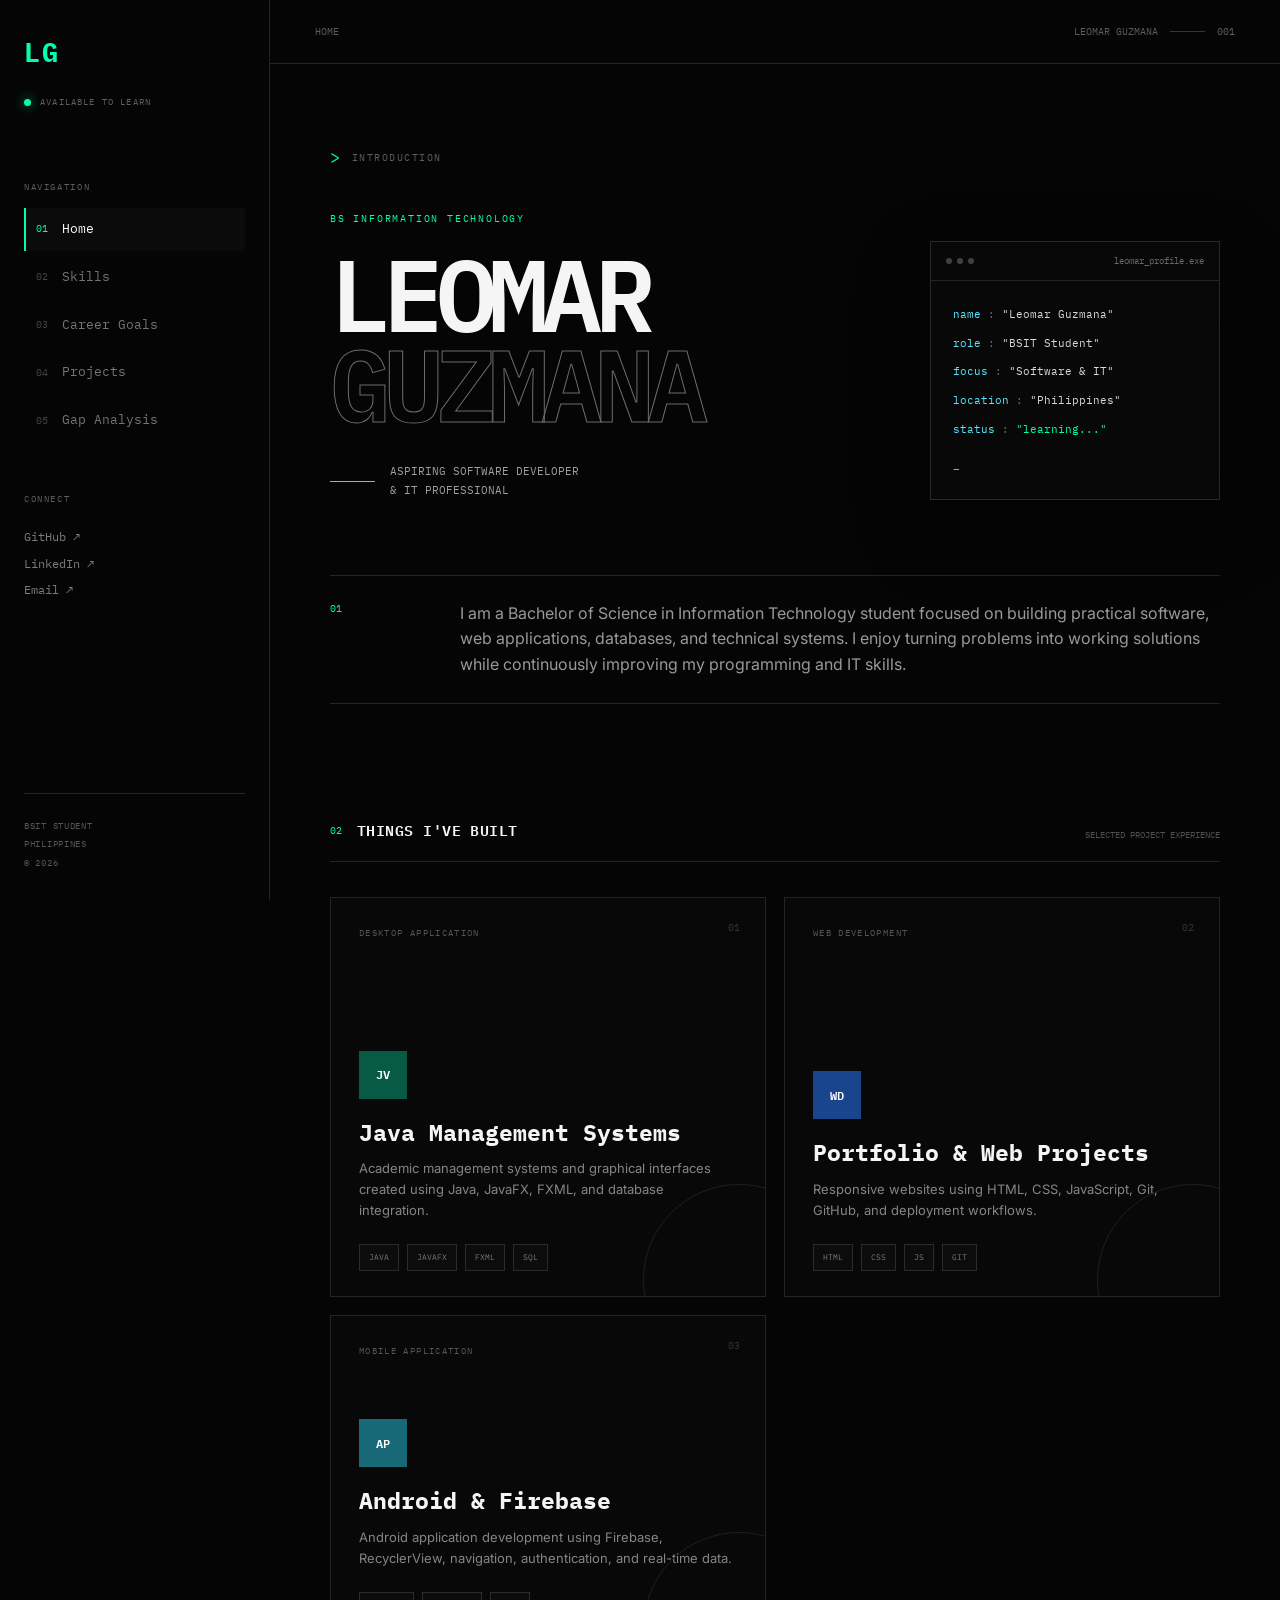
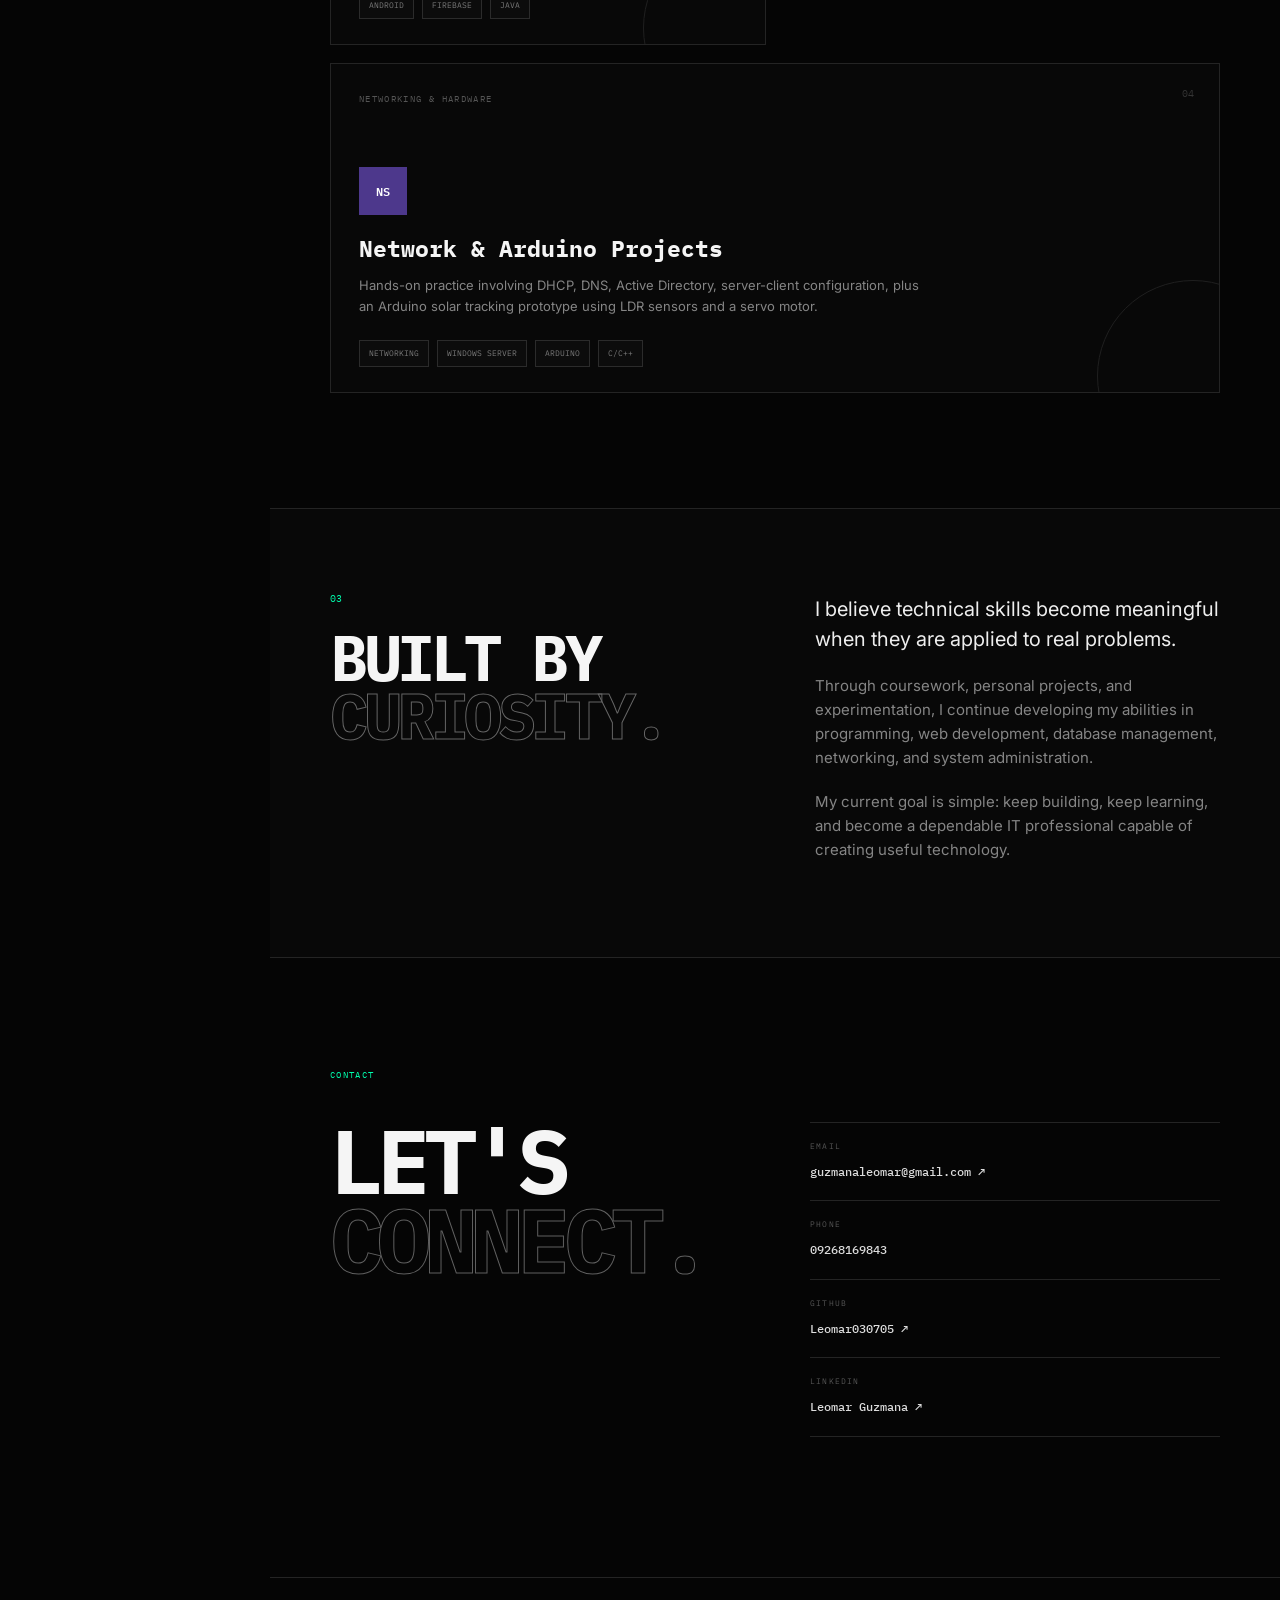
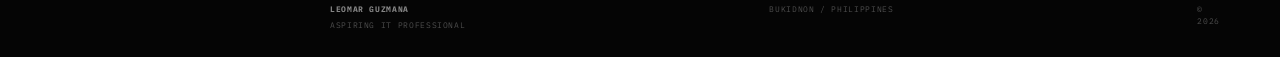
==== commit 0aa8c369: "Update index.html" ====
--- a/index.html
+++ b/index.html
@@ -133,7 +133,6 @@
         <header class="top-bar">
 
             <div class="breadcrumb">
-                <span class="slash">/</span>
                 <span>HOME</span>
             </div>
 
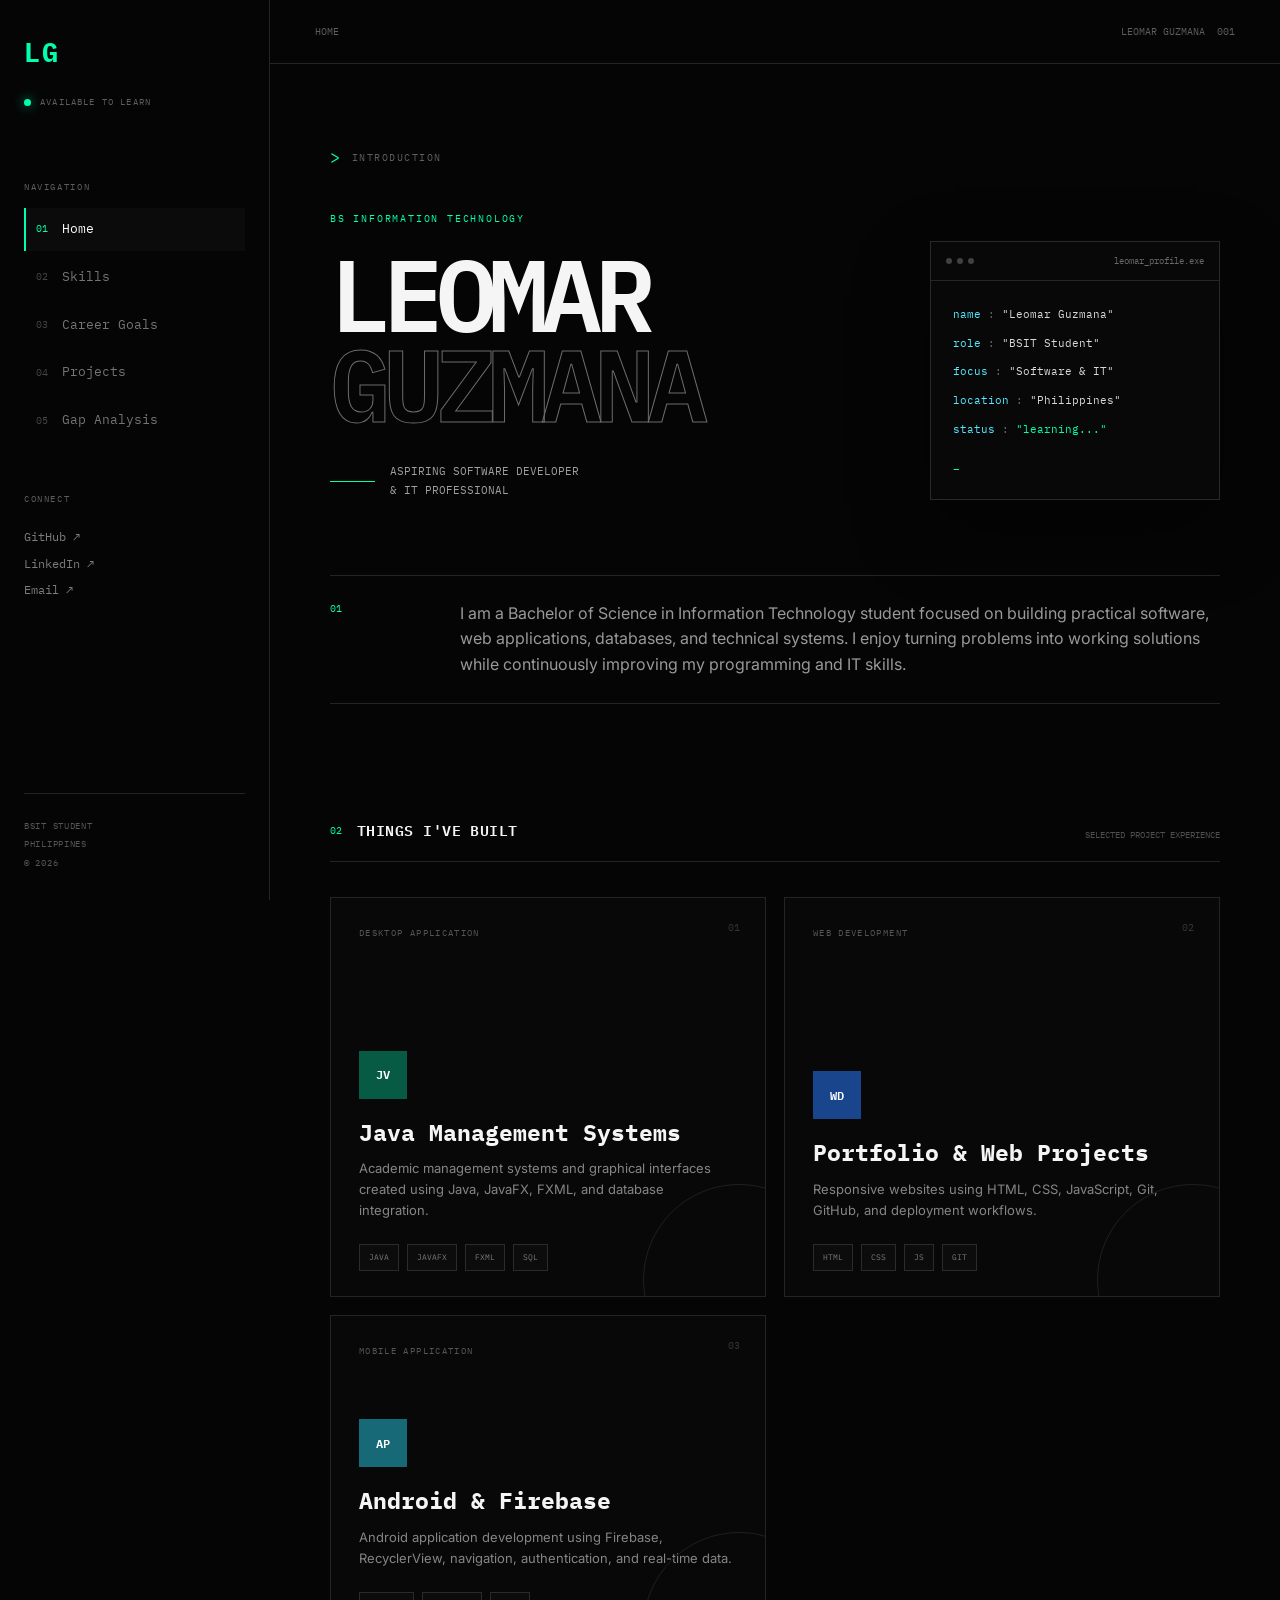
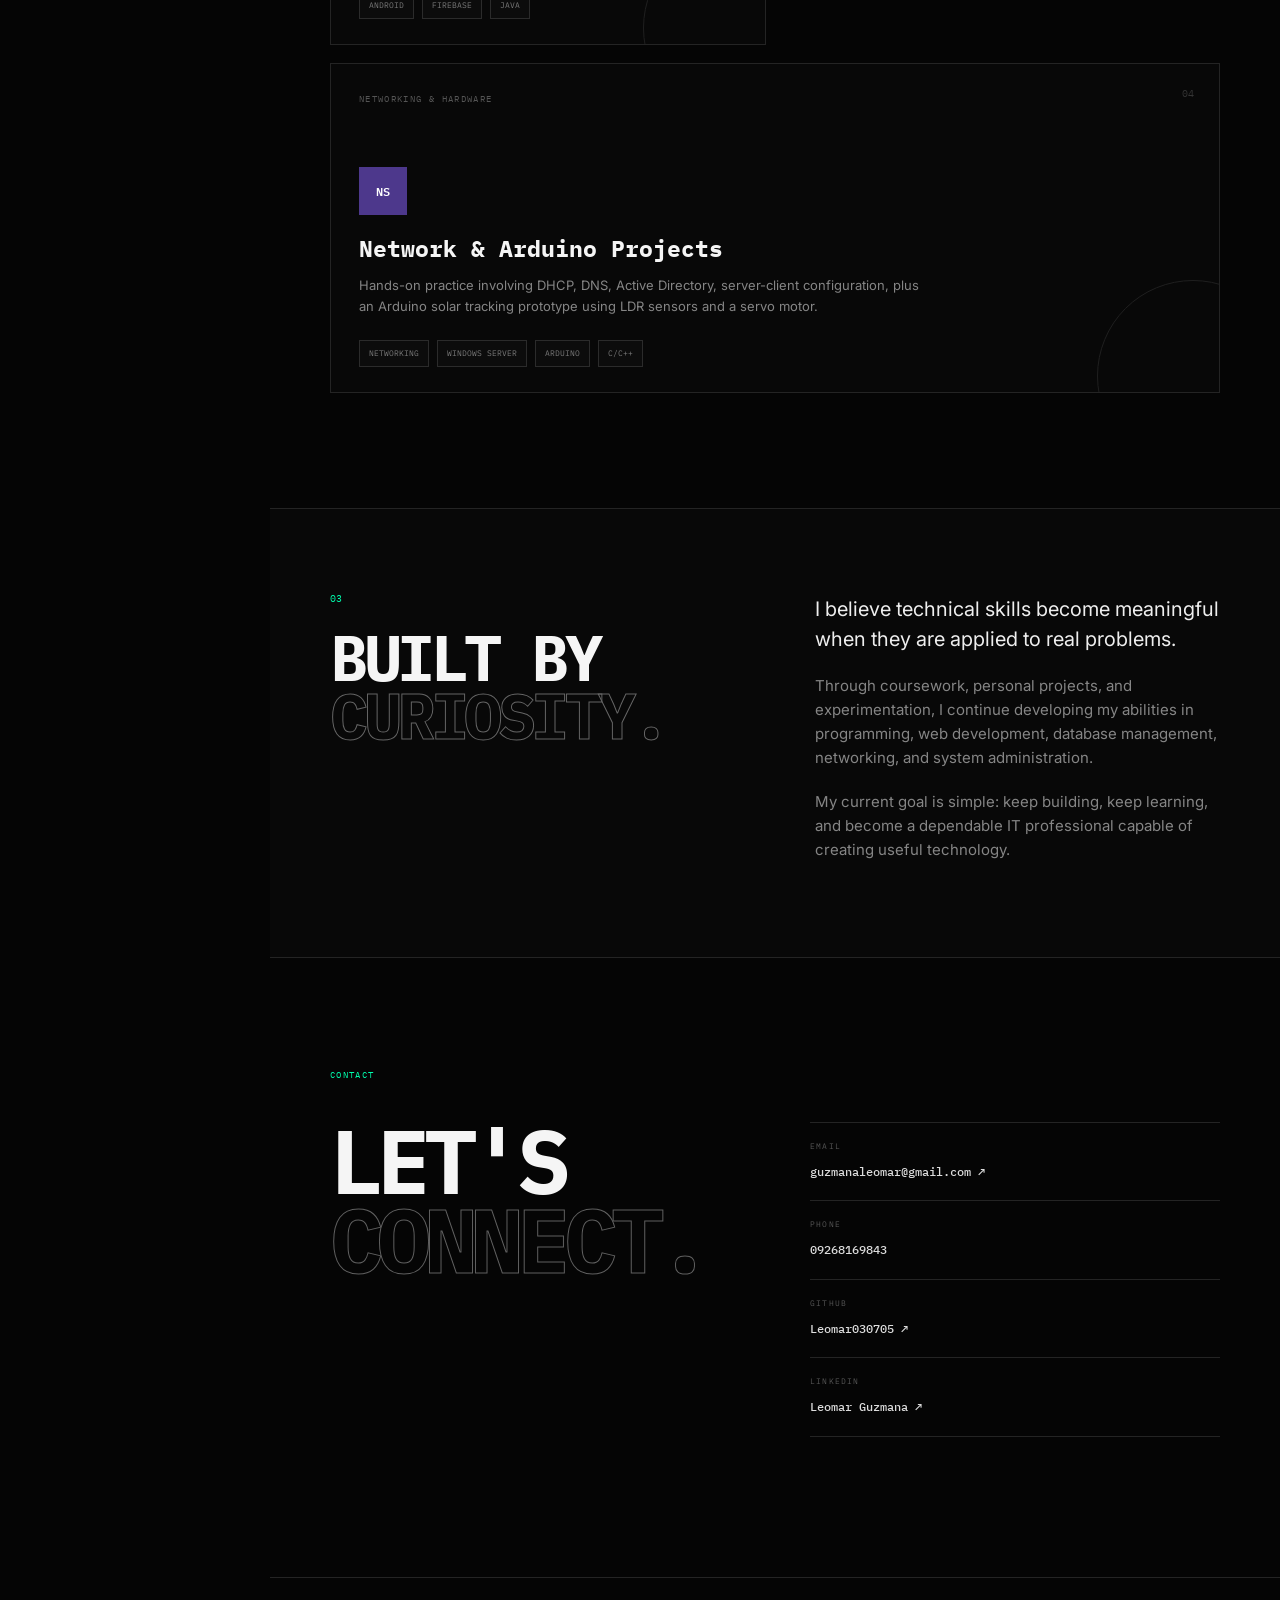
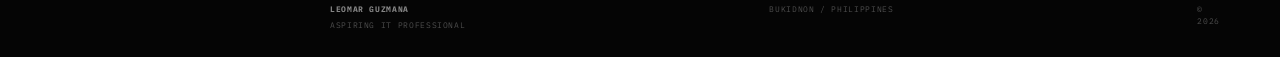
==== commit 3358b56f: "Update index.html" ====
--- a/index.html
+++ b/index.html
@@ -138,7 +138,6 @@
 
             <div class="top-right">
                 <span>LEOMAR GUZMANA</span>
-                <span class="top-line"></span>
                 <span>001</span>
             </div>
 
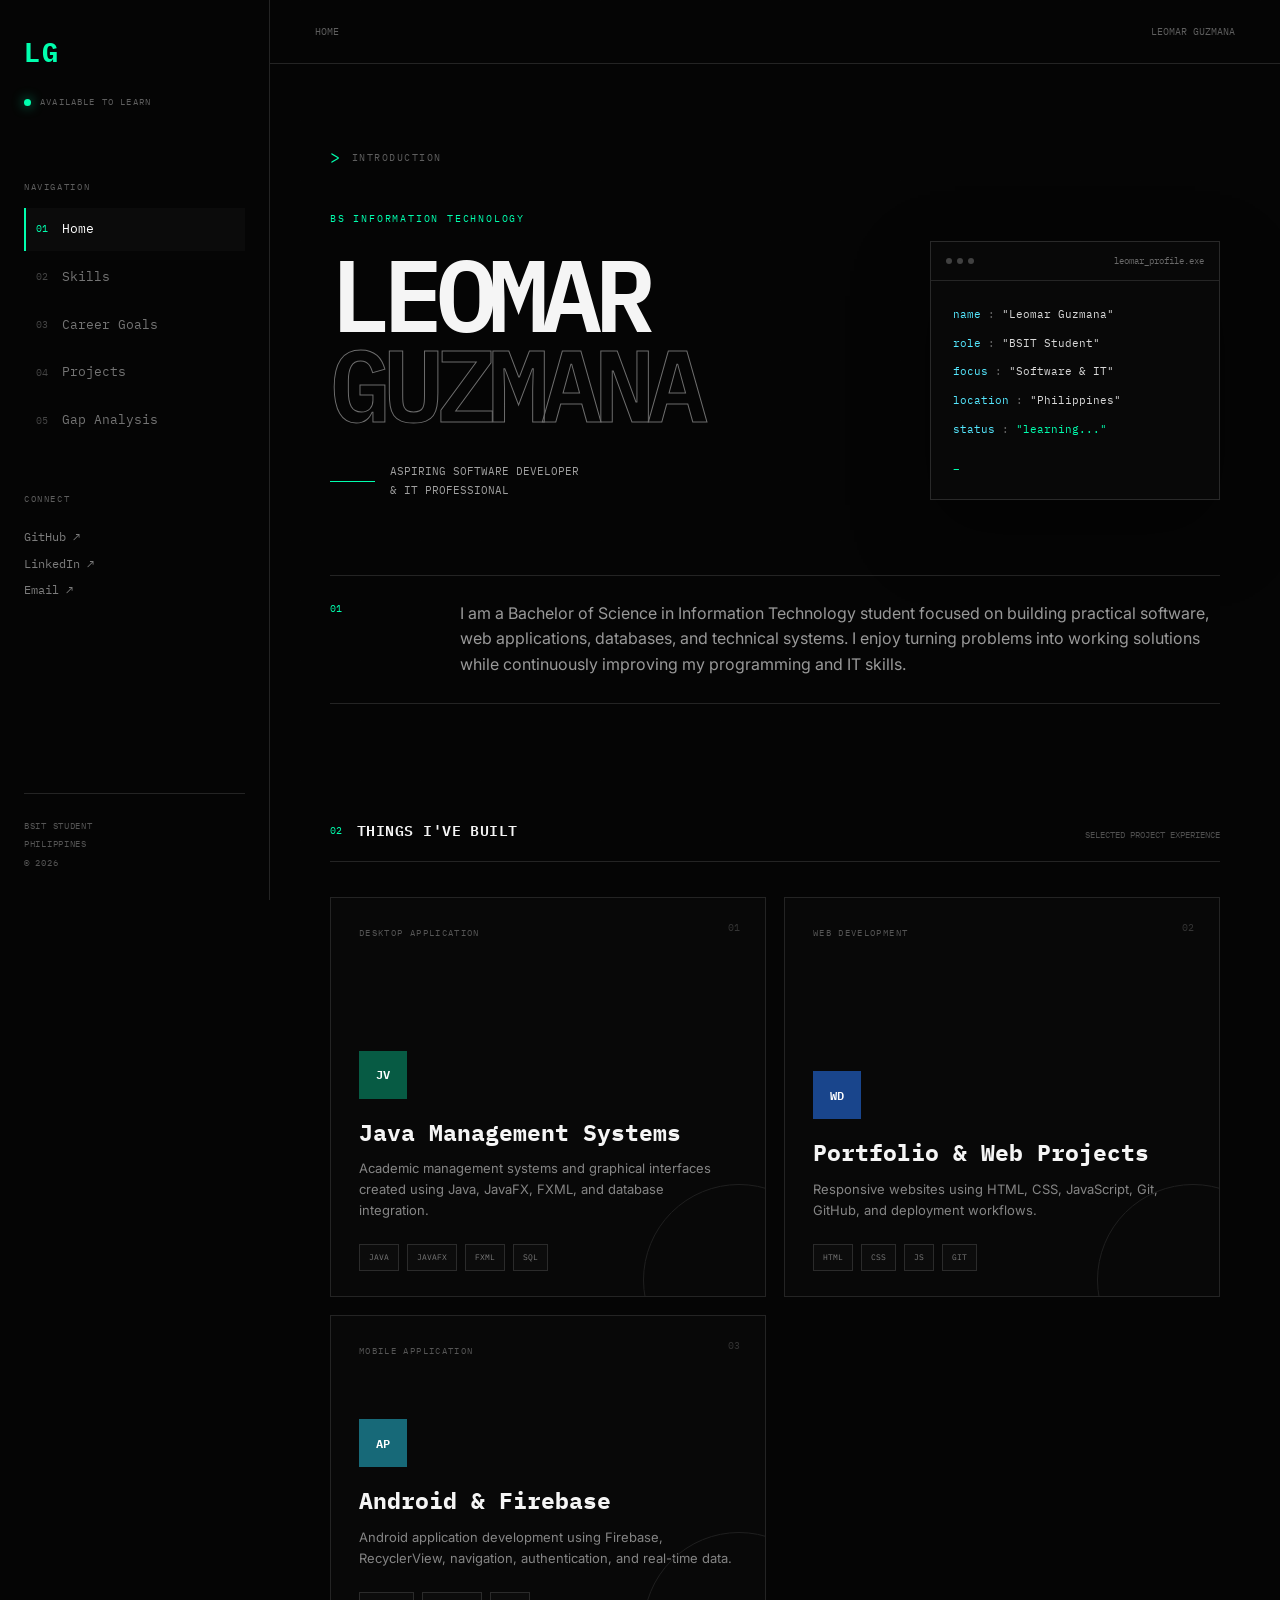
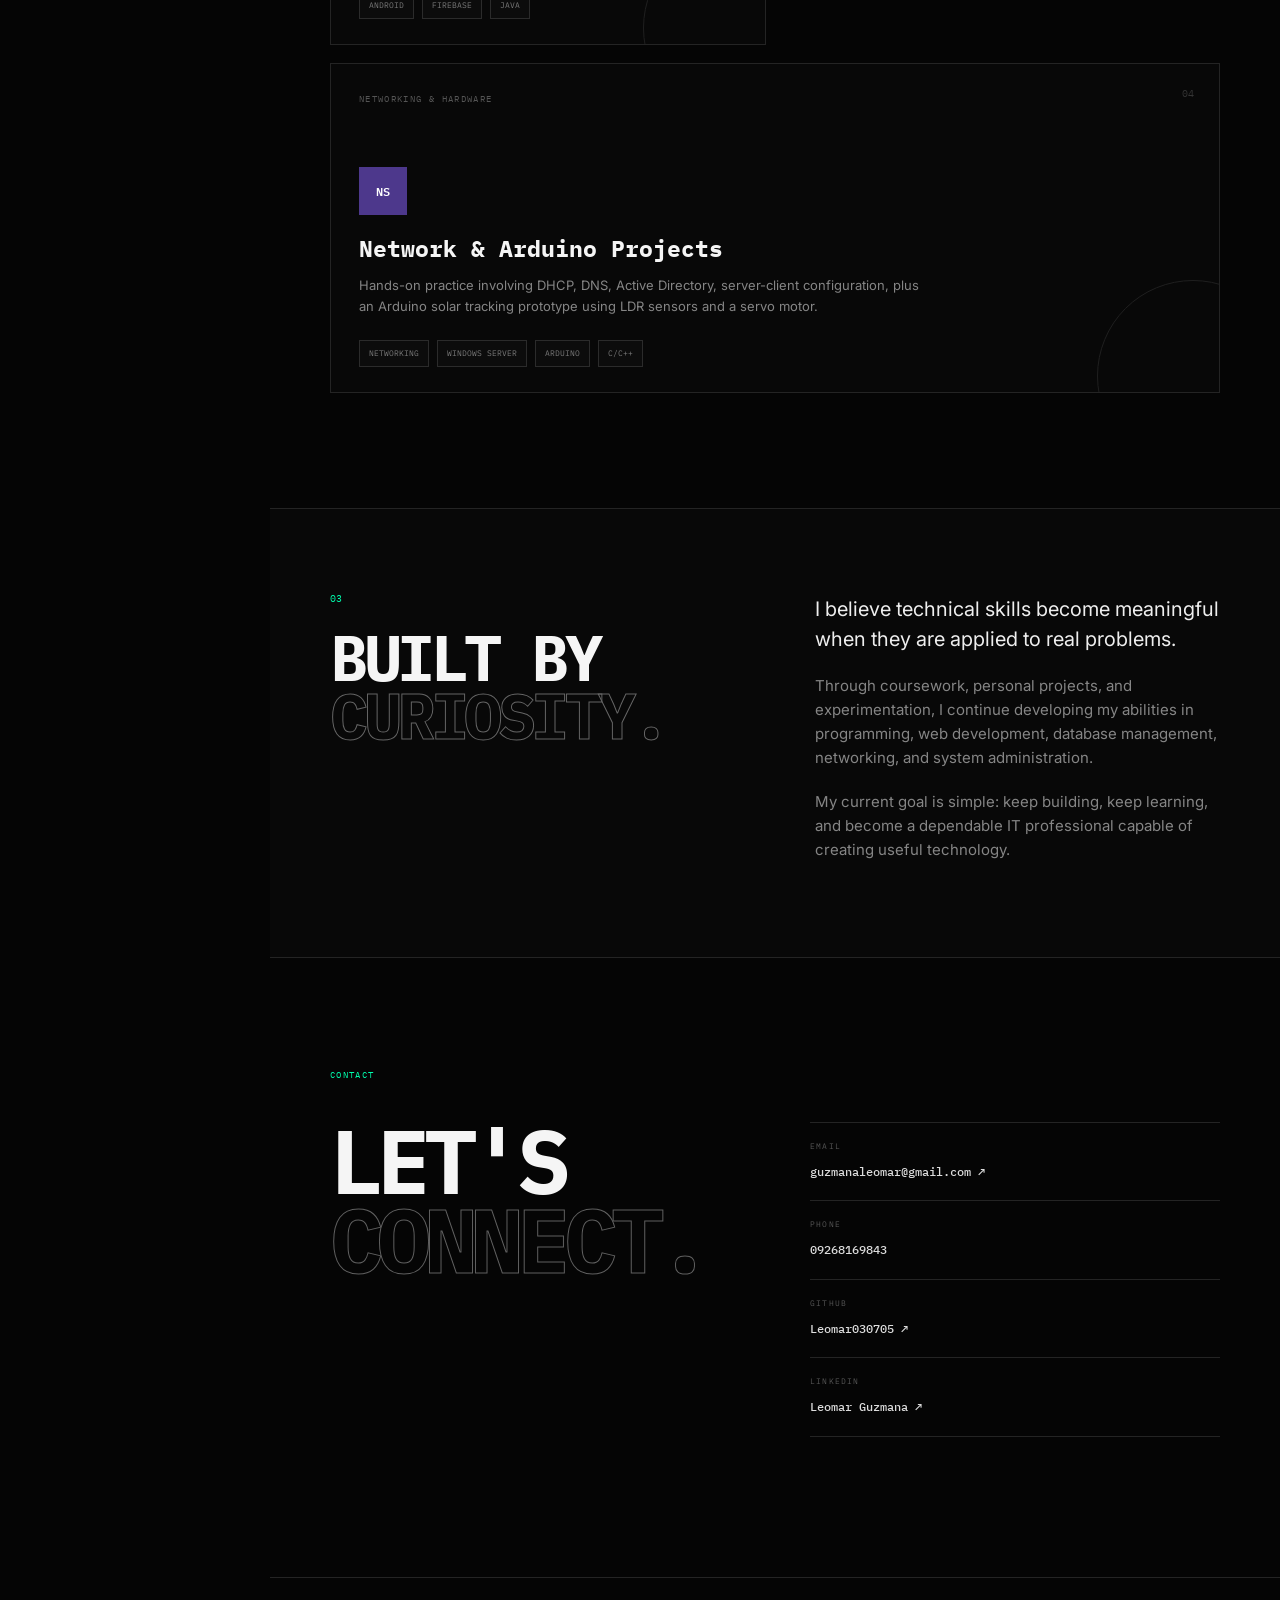
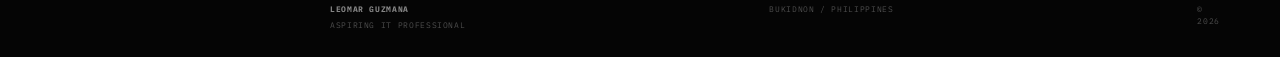
==== commit 8329a307: "Update index.html" ====
--- a/index.html
+++ b/index.html
@@ -138,7 +138,6 @@
 
             <div class="top-right">
                 <span>LEOMAR GUZMANA</span>
-                <span>001</span>
             </div>
 
         </header>
